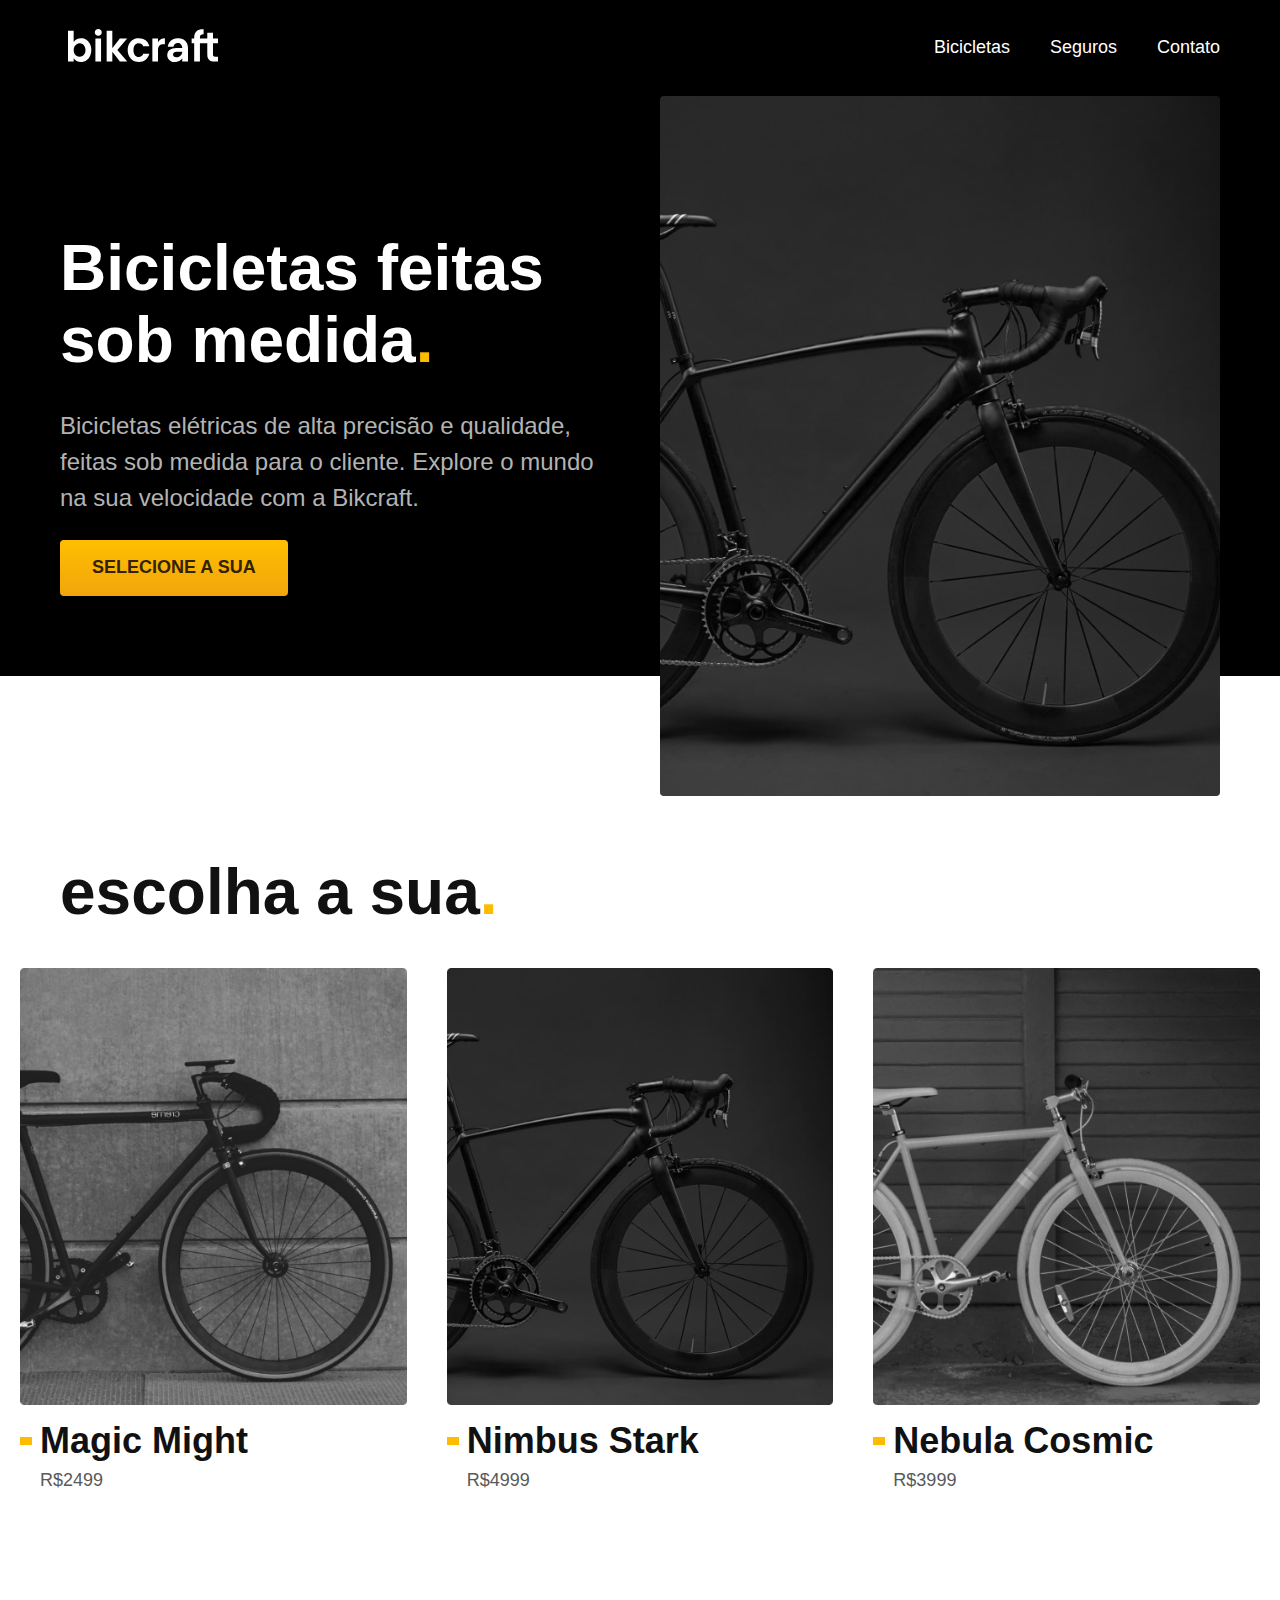
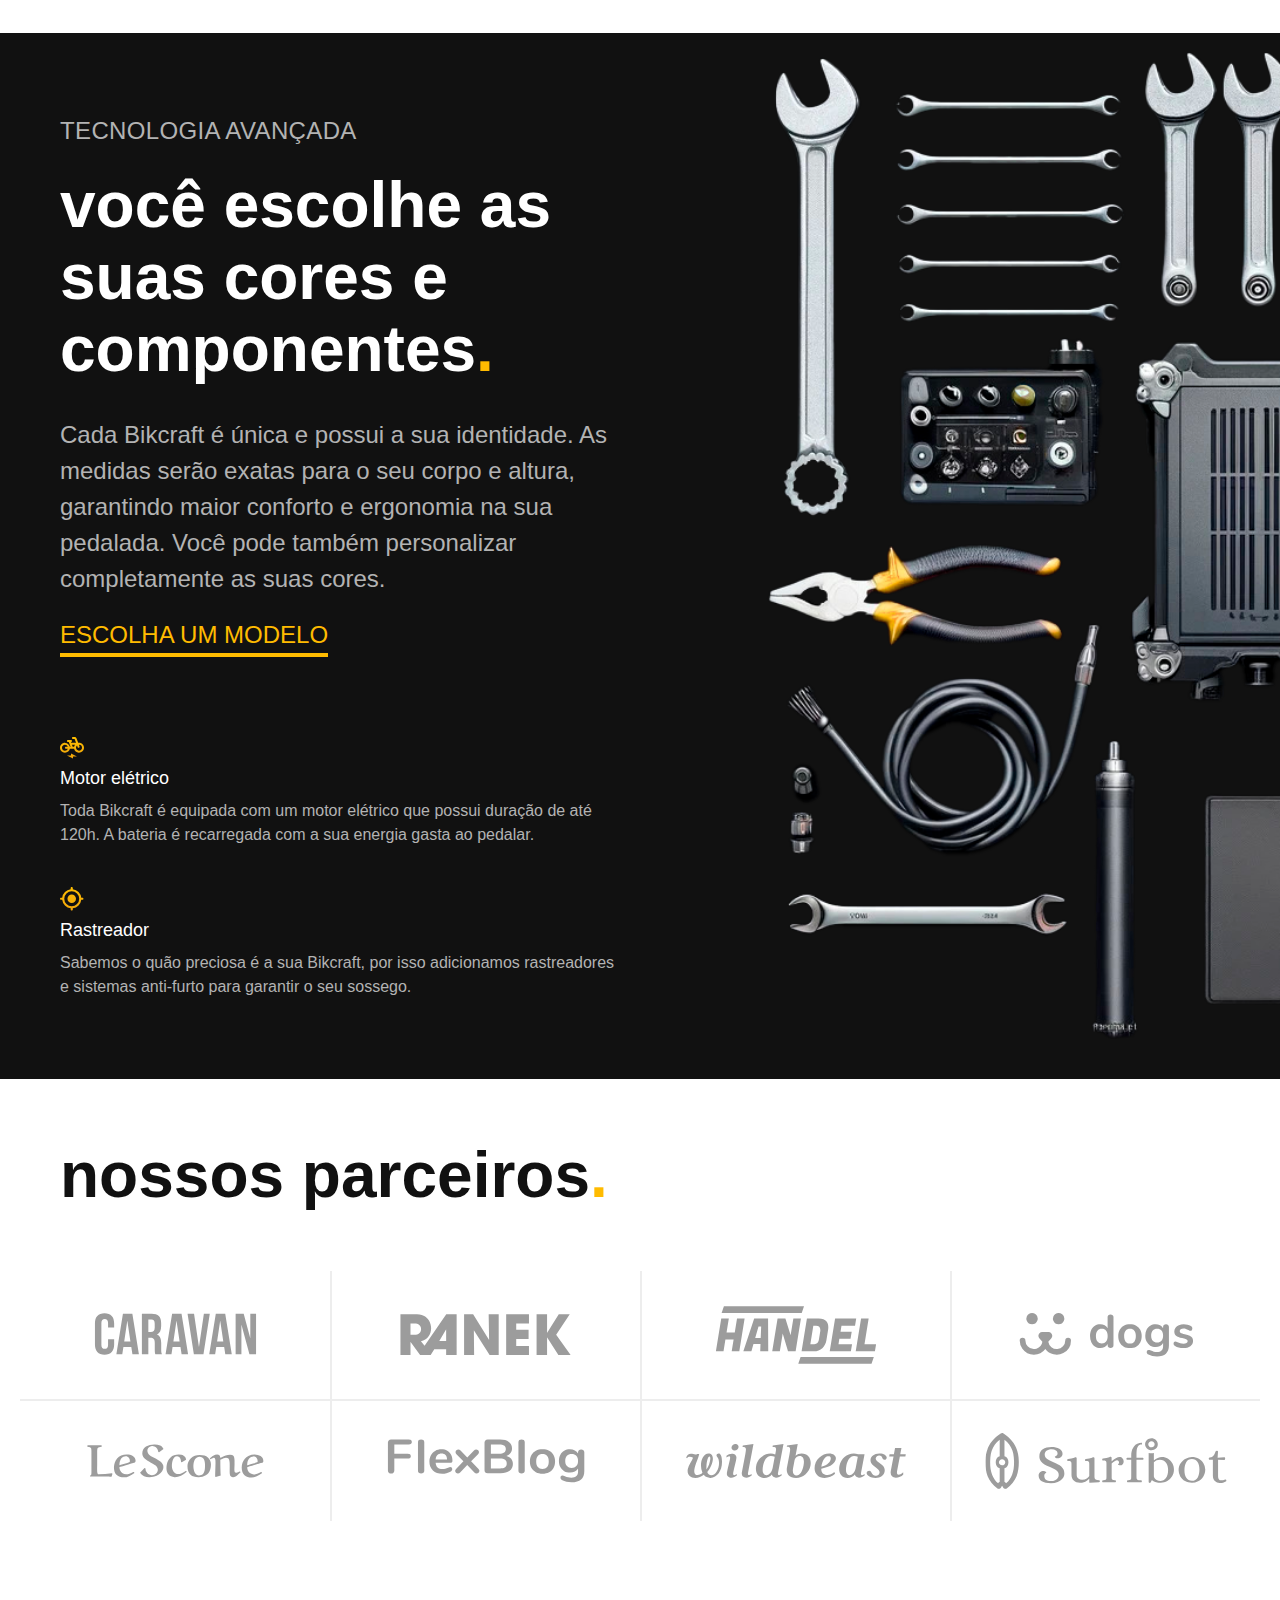
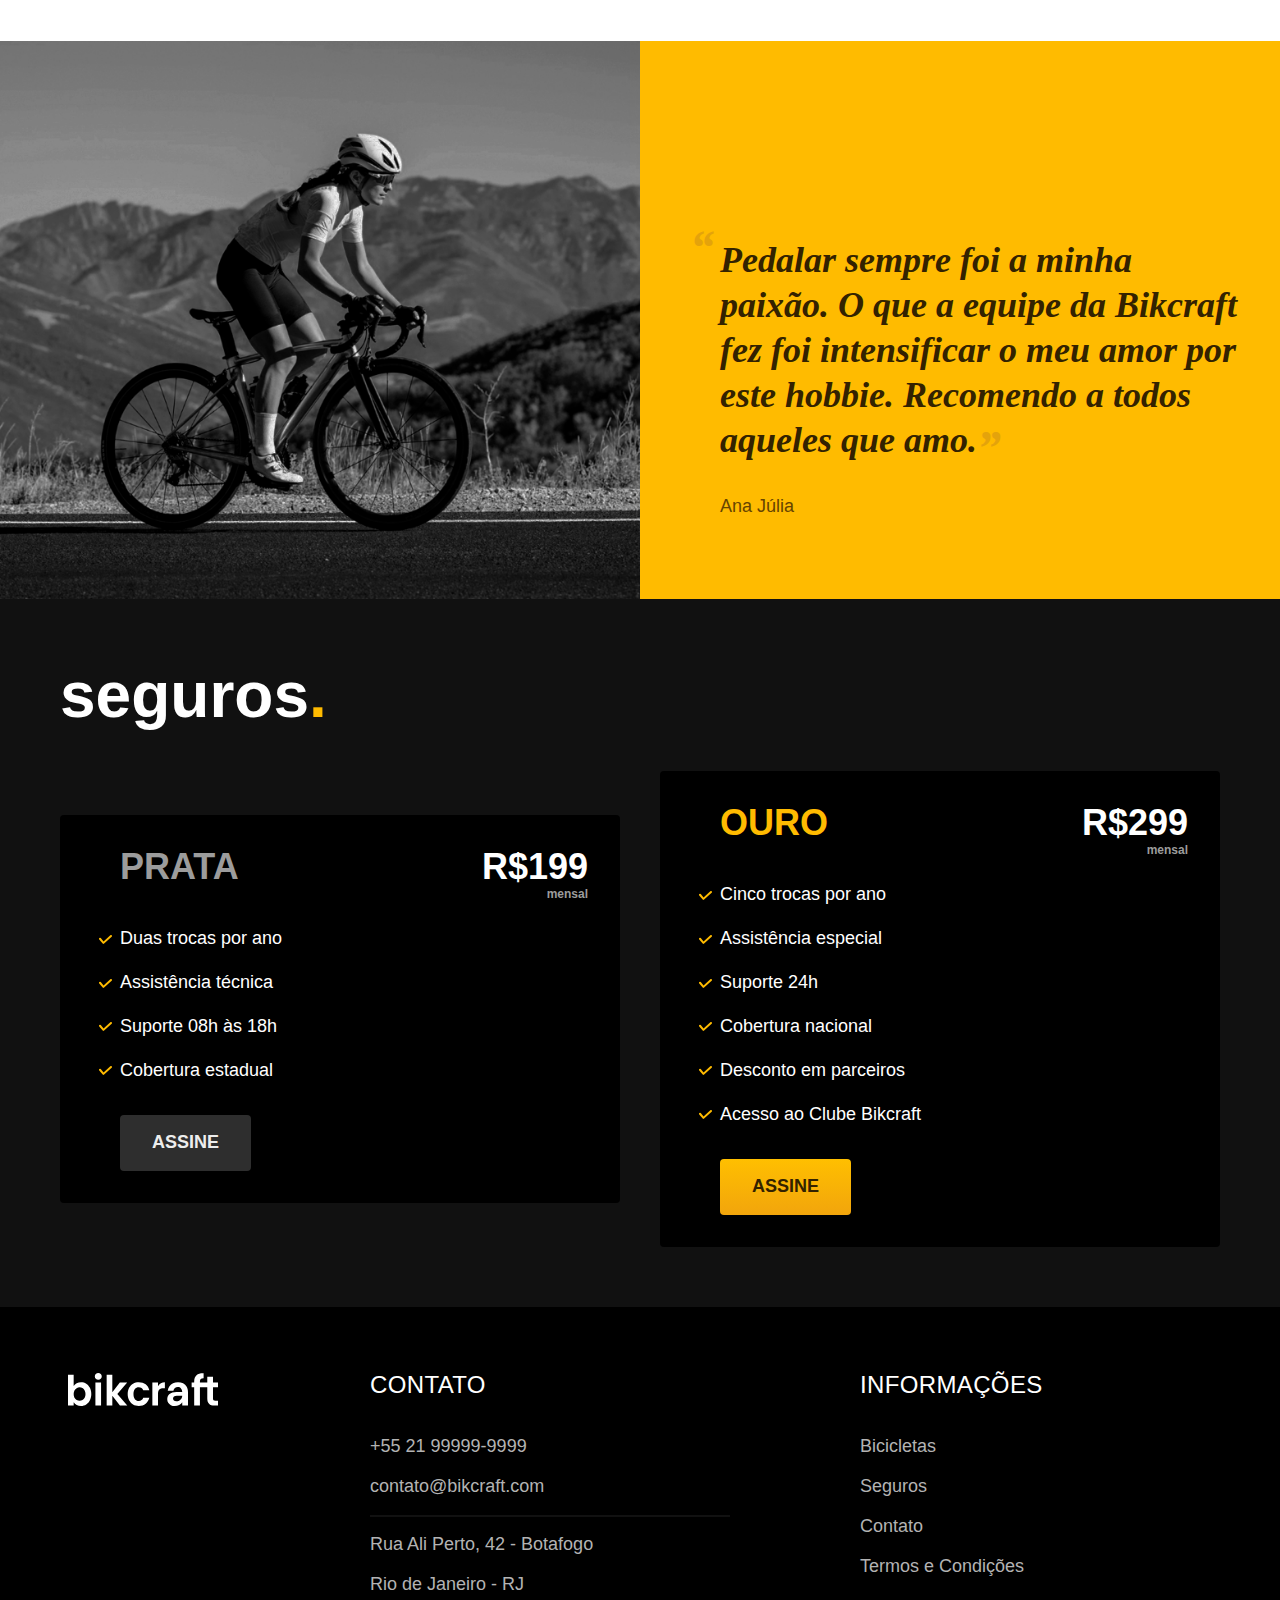
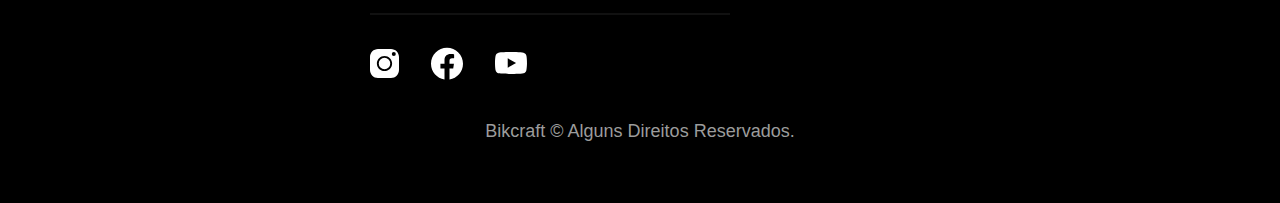
==== index.html @ bce68138 "termo" ====
<!DOCTYPE html>
<html lang="pt-br">

<head>
  <meta charset="UTF-8">
  <meta name="viewport" content="width=device-width, initial-scale=1.0">
  <title>Bikcraft - Bicicletas Elétricas</title>
  <meta name="description" content="Bicicletas elétricas de alta precisão e qualidade,  feitas sob medida para o cliente. Explore o mundo na sua velocidade com a Bikcraft.">
  <link rel="stylesheet" href="./css/style.css">

  <!--fontes utilizadas no site
  <link rel="preconnect" href="https://fonts.googleapis.com">
  <link rel="preconnect" href="https://fonts.gstatic.com" crossorigin>
  <link href="https://fonts.googleapis.com/css2?family=Poppins:wght@400;600&display=swap" rel="stylesheet">

  <link rel="preconnect" href="https://fonts.googleapis.com">
  <link rel="preconnect" href="https://fonts.gstatic.com" crossorigin>
  <link href="https://fonts.googleapis.com/css2?family=Poppins:wght@400;600&family=Roboto:wght@400;500&display=swap" rel="stylesheet">
  
  <link rel="preconnect" href="https://fonts.googleapis.com">
<link rel="preconnect" href="https://fonts.gstatic.com" crossorigin>
<link href="https://fonts.googleapis.com/css2?family=Merriweather:ital,wght@1,900&display=swap" rel="stylesheet">
-->

</head>

<body>
  <header class="header-bg">
    <div class="header container">
      <a href="./">
        <img src="/img/bikcraft 1.svg" alt="Bikcraft">
      </a>
      <nav aria-label="primaria">
        <ul class="header-menu font-1-m cor-0">
          <li><a href="./bicicletas.html">Bicicletas</a></li>
          <li><a href="./seguros.html">Seguros</a></li>
          <li><a href="./contato.html">Contato</a></li>
        </ul>
      </nav>
    </div>
  </header>

  <main class="introducao-bg">
    <div class="introducao container">
      <div class="introducao-conteudo">
        <h1 class="font-1-xxl cor-0">Bicicletas feitas sob medida<span class="cor-p1">.</span></h1>
        <p class="font-2-l cor-5">Bicicletas elétricas de alta precisão e qualidade, feitas sob medida para o cliente. Explore o mundo na sua velocidade com a Bikcraft.</p>
        <a class="btn" href="./bicicletas.html">SELECIONE A SUA</a>
      </div>
      <div>
        <img src="./img/general pictures/introduction.jpg" alt="Bicicleta elétrica preta.">
      </div>
    </div>
  </main>

  <article class="bicicletas-lista">
    <h2 class="container font-1-xxl">escolha a sua<span class="cor-p1">.</span></h2>
    <ul>
      <li>
        <a href="./bicicletas/magic.html">
          <img src="./img/bikes/magic-home.jpg" alt="Bicicleta elétrica Magic">
          <h3 class="font-1-xl">Magic Might</h3>
          <span class="font-2-m cor-8">R$2499</span>
        </a>
      </li>

      <li>
        <a href="./bicicletas/nimbus.html">
          <img src="./img/bikes/nimbus-home.jpg" alt="Bicicleta elétrica Nimbus">
          <h3 class="font-1-xl">Nimbus Stark</h3>
          <span class="font-2-m cor-8">R$4999</span>
        </a>
      </li>

      <li>
        <a href="./bicicletas/nebula">
          <img src="./img/bikes/nebula-home.jpg" alt="Bicicleta elétrica Nebula">
          <h3 class="font-1-xl">Nebula Cosmic</h3>
          <span class="font-2-m cor-8">R$3999</span>
        </a>
      </li>
    </ul>
  </article>

  <article class="tecnologia-bg">
    <div class="tecnologia container">
      <div class="tecnologia-conteudo">
        <span class="font-2-l-b cor-5">Tecnologia Avançada</span>
        <h2 class="font-1-xxl cor-0">você escolhe as suas cores e componentes<span class="cor-p1">.</span></h2>
        <p class="font-2-l cor-5">Cada Bikcraft é única e possui a sua identidade. As medidas serão exatas para o seu corpo e altura, garantindo maior conforto e ergonomia na sua pedalada. Você pode também personalizar completamente as suas cores.</p>
        <a class="link" href="./bicicletas.html">Escolha um modelo</a>

        <div class="tecnologia-vantagens">
          <div>
            <img src="./img/icons/bike.svg" alt="">
            <h3 class="font-1-m cor-0">Motor elétrico</h3>
            <p class="font-2-s cor-5">Toda Bikcraft é equipada com um motor elétrico que possui duração de até 120h. A bateria é recarregada com a sua energia gasta ao pedalar.</p>
          </div>
          <div>
            <img src="./img/icons/gps.svg" alt="">
            <h3 class="font-1-m cor-0">Rastreador</h3>
            <p class="font-2-s cor-5">Sabemos o quão preciosa é a sua Bikcraft, por isso adicionamos rastreadores e sistemas anti-furto para garantir o seu sossego.</p>
          </div>
        </div>
      </div>

      <div class="tecnologia-imagem">
        <img src="./img/general pictures/tools-edited.png" alt="">
      </div>
    </div>
  </article>

  <!--se é section, é necessário colocar areia-label-->
  <section class="parceiros" aria-label="Nossos Parceiros">
    <h2 class="container font-1-xxl">nossos parceiros<span class="cor-p1">.</span></h2>
    <ul>
      <li><img src="./img/partners/caravan.svg" alt="caravan"></li>
      <li><img src="./img/partners/ranek.svg" alt="ranek"></li>
      <li><img src="./img/partners/handel.svg" alt="handel"></li>
      <li><img src="./img/partners/dogs.svg" alt="dogs"></li>
      <li><img src="./img/partners/lescone.svg" alt="lescone"></li>
      <li><img src="./img/partners/flexblog.svg" alt="flexblog"></li>
      <li><img src="./img/partners/wildbeast.svg" alt="wildbeast"></li>
      <li><img src="./img/partners/surfbot.svg" alt="surfbot"></li>
    </ul>
  </section>

  <section class="depoimento" aria-label="Depoimento">
    <div>
      <img src="./img/general pictures/testemony-1.png" alt="Pessoa pedalando uma bicicleta Bikcraft">
    </div>
    <div class="depoimento-conteudo">
      <blockquote class="font-1-xl cor-p5">
        <p>Pedalar sempre foi a minha paixão. O que a equipe da Bikcraft fez foi intensificar o meu amor por este hobbie.
          Recomendo a todos aqueles que amo.</p>
      </blockquote>
      <span class="font-1-m-b cor-p4">Ana Júlia</span>
    </div>
  </section>

  <article class="seguros-bg">
    <div class="seguros container">
      <h2 class="font-1-xxl cor-0">seguros<span class="cor-p1">.</span></h2>

      <div class="seguros-item">
        <h3 class="font-1-xl cor-6">PRATA</h3>
        <span class="font-1-xl cor-0">R$199 <span class="font-1-xs cor-6">mensal</span></span>
        <ul class="font-2-m cor-0">
          <li>Duas trocas por ano</li>
          <li>Assistência técnica</li>
          <li>Suporte 08h às 18h</li>
          <li>Cobertura estadual</li>
        </ul>
        <a class="btn secundario" href="./orcamento.html">Assine</a>
      </div>

      <div class="seguros-item">
        <h3 class="font-1-xl cor-p1">OURO</h3>
        <span class="font-1-xl cor-0">R$299 <span class="font-1-xs cor-6">mensal</span></span>
        <ul class="font-2-m cor-0">
          <li>Cinco trocas por ano</li>
          <li>Assistência especial</li>
          <li>Suporte 24h</li>
          <li>Cobertura nacional</li>
          <li>Desconto em parceiros</li>
          <li>Acesso ao Clube Bikcraft</li>
        </ul>
        <a class="btn" href="./orcamento.html">Assine</a>
      </div>

    </div>
  </article>


  <footer class="footer-bg">
    <div class="footer container">
      <img src="./img/bikcraft 1.svg" alt="Bikcraft">
      <div class="footer-contato">
        <h3 class="font-2-l-b cor-0">Contato</h3>
        <ul class="font-2-m cor-5">
          <!--colocando tel e mailto e clicando em cima, no celular é direcionado-->
          <li><a href="tel:+5521999999999">+55 21 99999-9999</a></li>
          <li><a href="mailto:contato@bikcraft.com">contato@bikcraft.com</a></li>
          <li>Rua Ali Perto, 42 - Botafogo</li>
          <li>Rio de Janeiro - RJ</li>
        </ul>
        <div class="footer-redes">
          <a href="./">
            <img src="./img/social medias/ig-footer.svg" alt="Instagram Bikcraft">
          </a>
          <a href="./">
            <img src="./img/social medias/fb-footer.svg" alt="Facebook Bikcraft">
          </a>
          <a href="./">
            <img src="./img/social medias/yt-footer.svg" alt="Youtube Bikcraft">
          </a>
        </div>
      </div>
      <div class="footer-informacoes">
        <h3 class="font-2-l-b cor-0">Informações</h3>
        <nav>
          <ul class="font-1-m cor-5">
            <li><a href="./bicicletas.html">Bicicletas</a></li>
            <li><a href="./seguros.html">Seguros</a></li>
            <li><a href="./contato.html">Contato</a></li>
            <li><a href="./termos.html">Termos e Condições</a></li>
          </ul>
        </nav>
      </div>
      <p class="footer-copy font-2-m cor-6">Bikcraft © Alguns Direitos Reservados.</p>
    </div>
  </footer>

</body>

</html>
---- css/style.css ----
@import "./global/global.css";
@import "./utilidades/tipografia.css";
@import "./utilidades/cores.css";

@import "./global/header.css";
@import "./global/footer.css";

@import "./utilidades/componentes.css";

/*home*/
@import "./home/introducao.css";
@import "./home/tecnologia.css";
@import "./home/parceiros.css";
@import "./home/depoimento.css";

/*bicicletas*/
@import "./bikes/bikes-lista.css";

/*seguros*/
@import "./seguros/seguros.css";

/*termos*/
@import "./termos/termos.css";
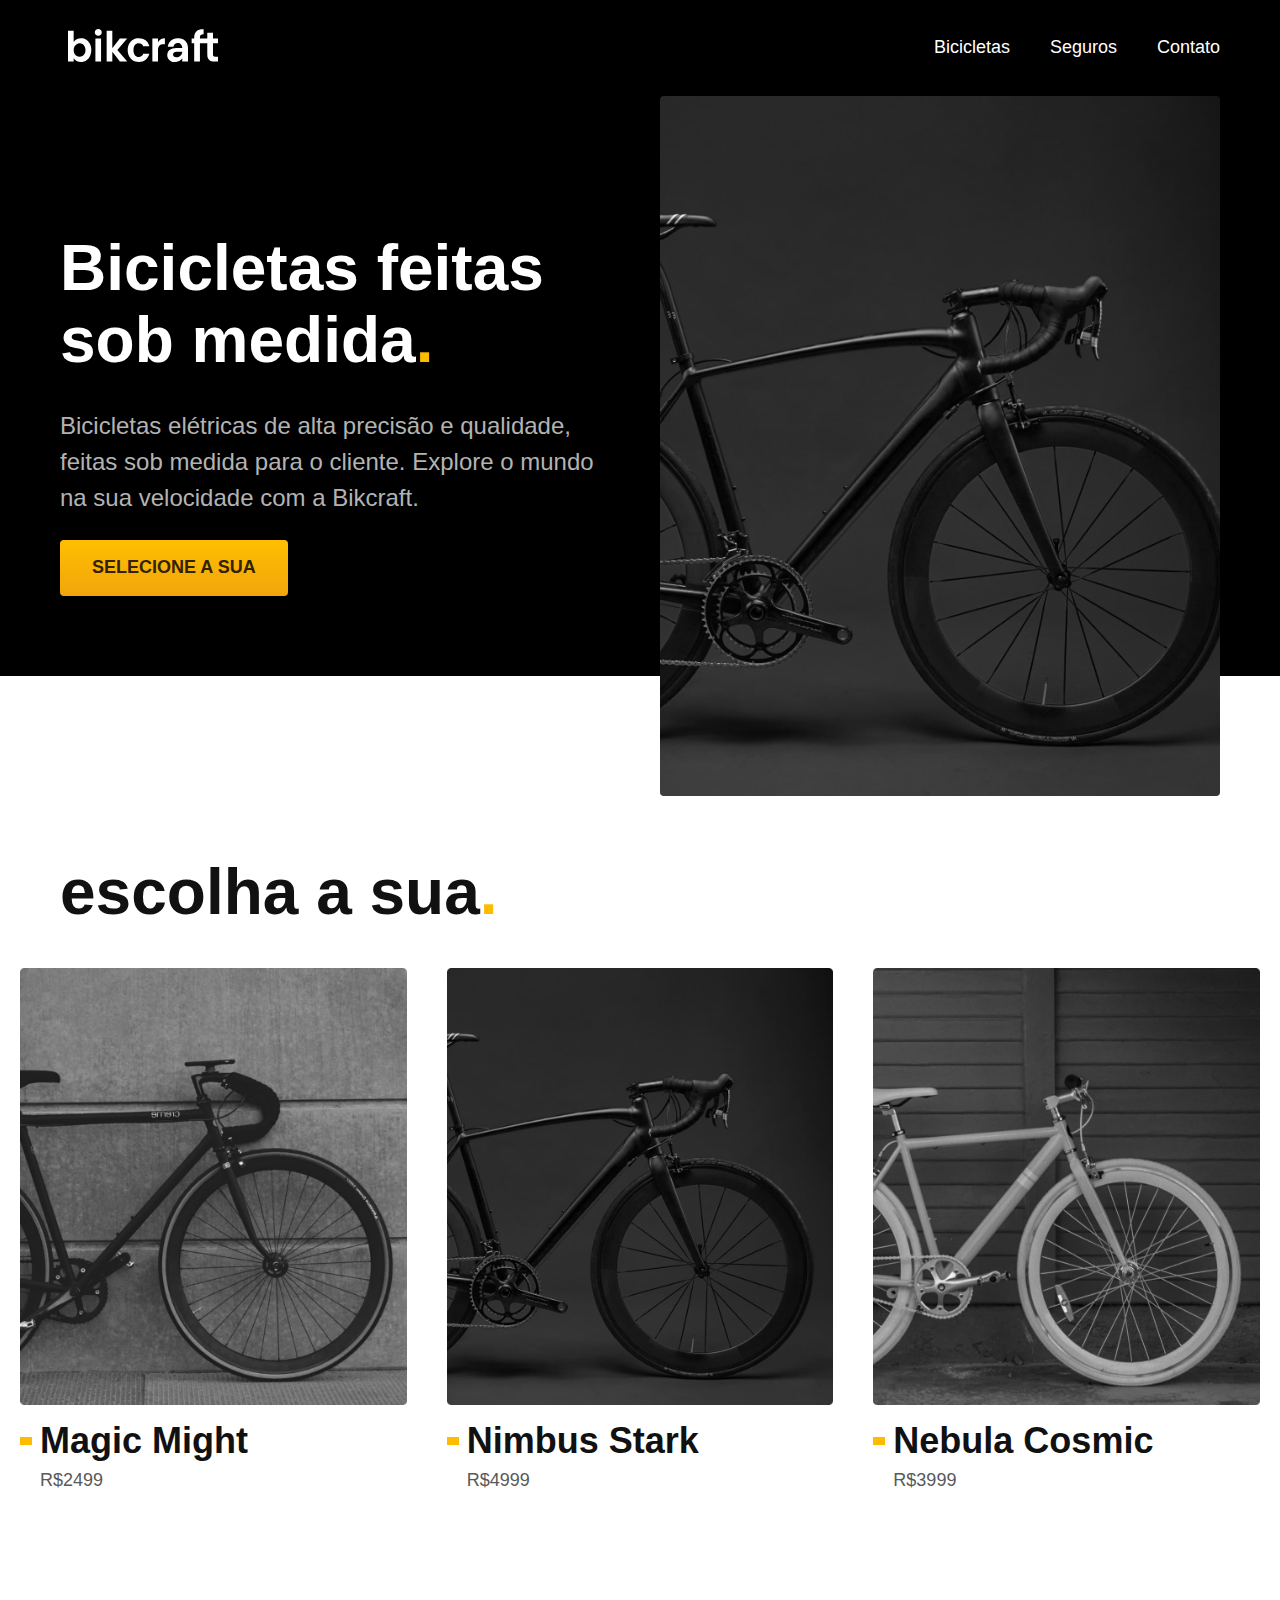
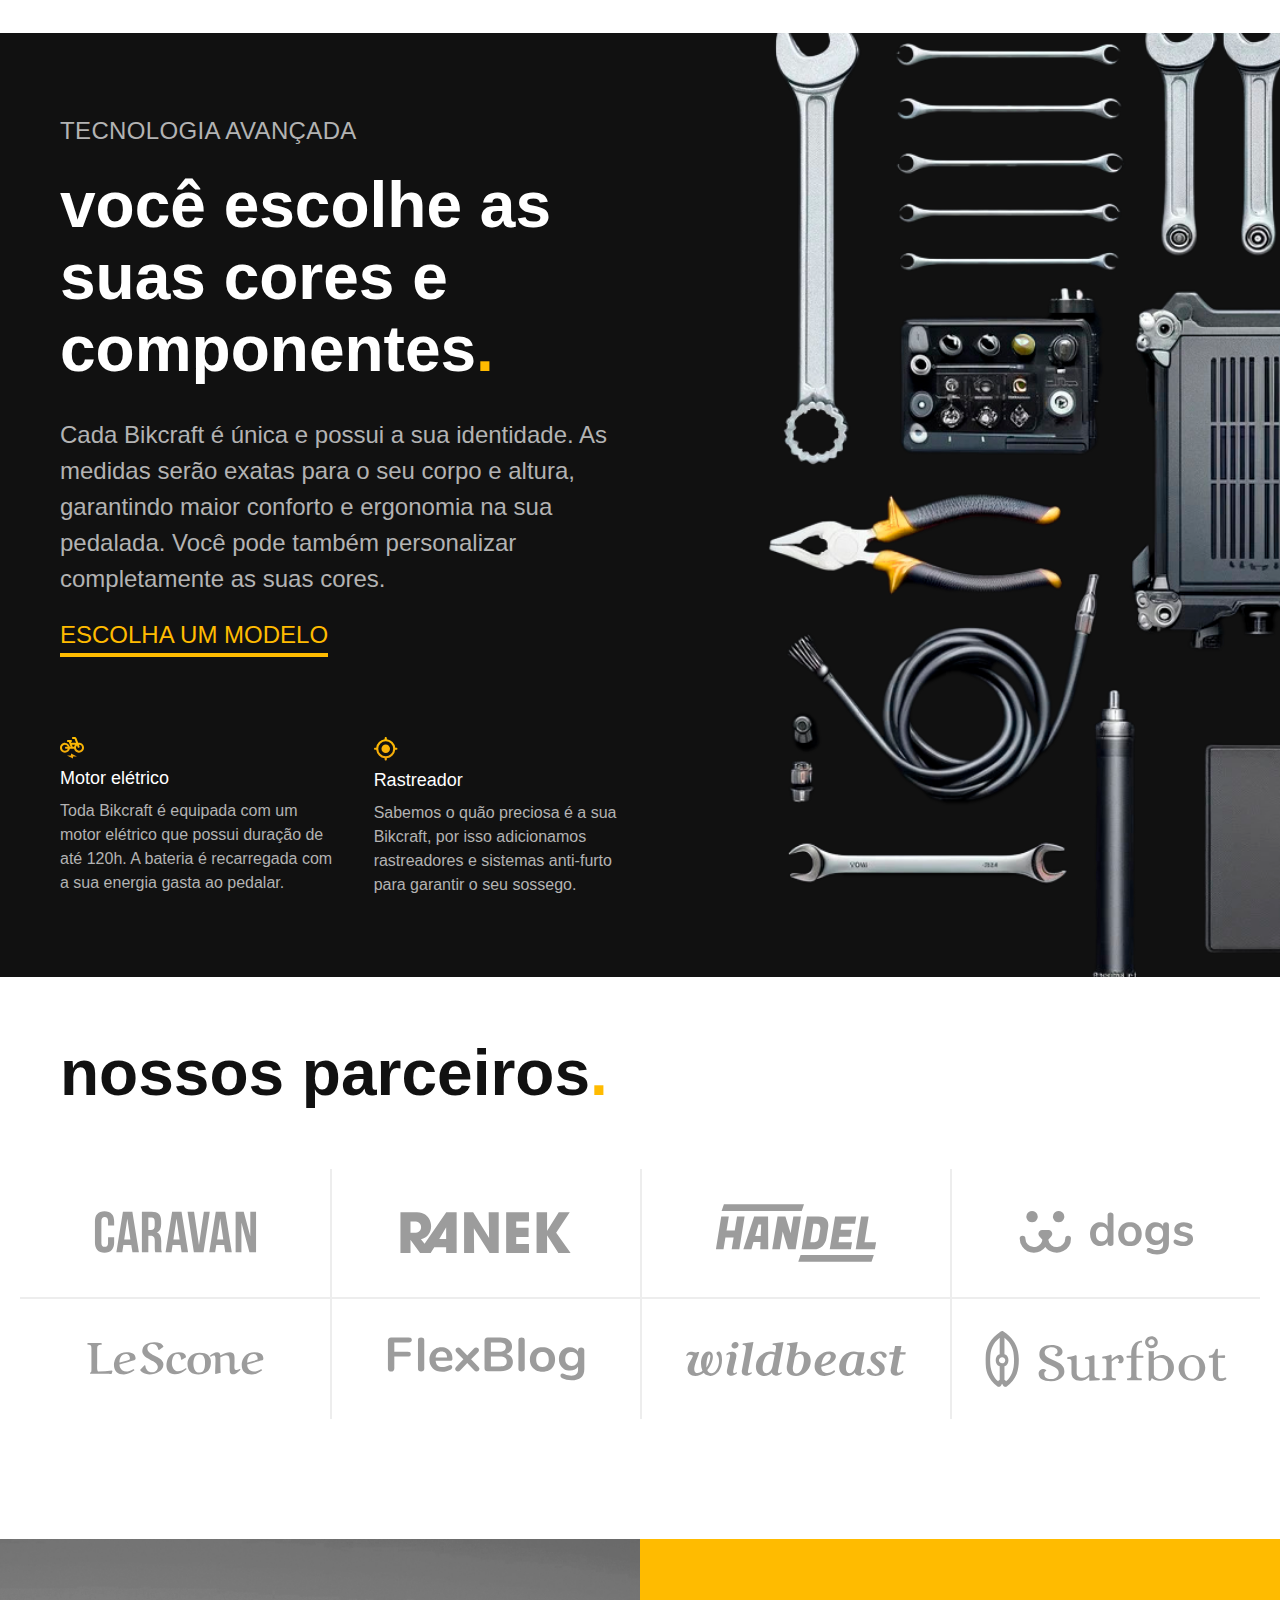
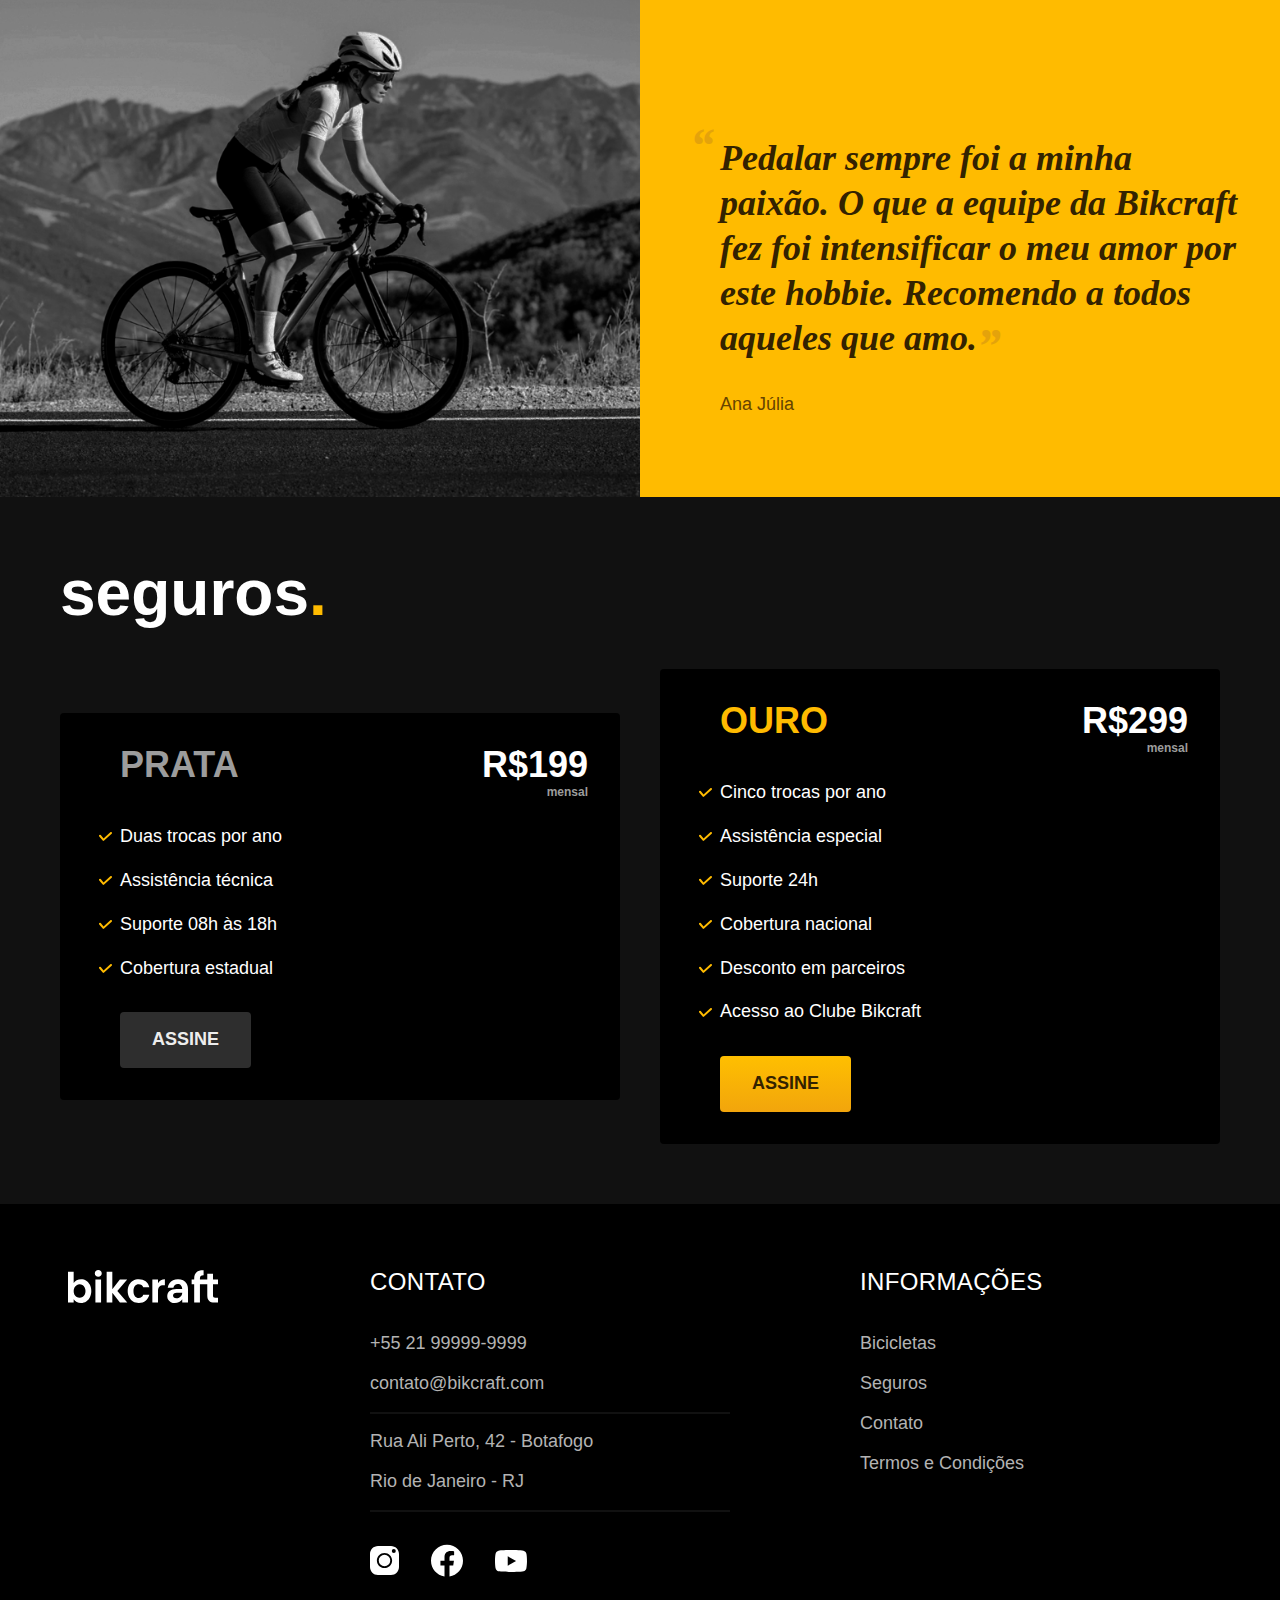
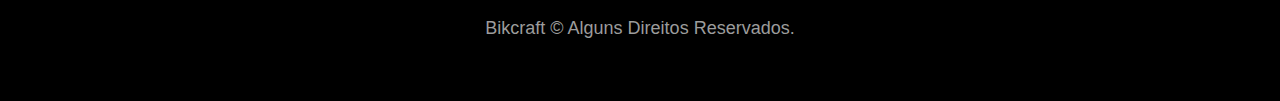
==== commit a7eb4f28: "página bicicletas" ====
--- a/index.html
+++ b/index.html
@@ -174,7 +174,9 @@
 
   <footer class="footer-bg">
     <div class="footer container">
-      <img src="./img/bikcraft 1.svg" alt="Bikcraft">
+      <a href="./">
+        <img src="./img/bikcraft 1.svg" alt="Bikcraft">
+      </a>
       <div class="footer-contato">
         <h3 class="font-2-l-b cor-0">Contato</h3>
         <ul class="font-2-m cor-5">
--- a/css/style.css
+++ b/css/style.css
@@ -15,6 +15,7 @@
 
 /*bicicletas*/
 @import "./bikes/bikes-lista.css";
+@import "./bikes/bicicletas.css";
 
 /*seguros*/
 @import "./seguros/seguros.css";
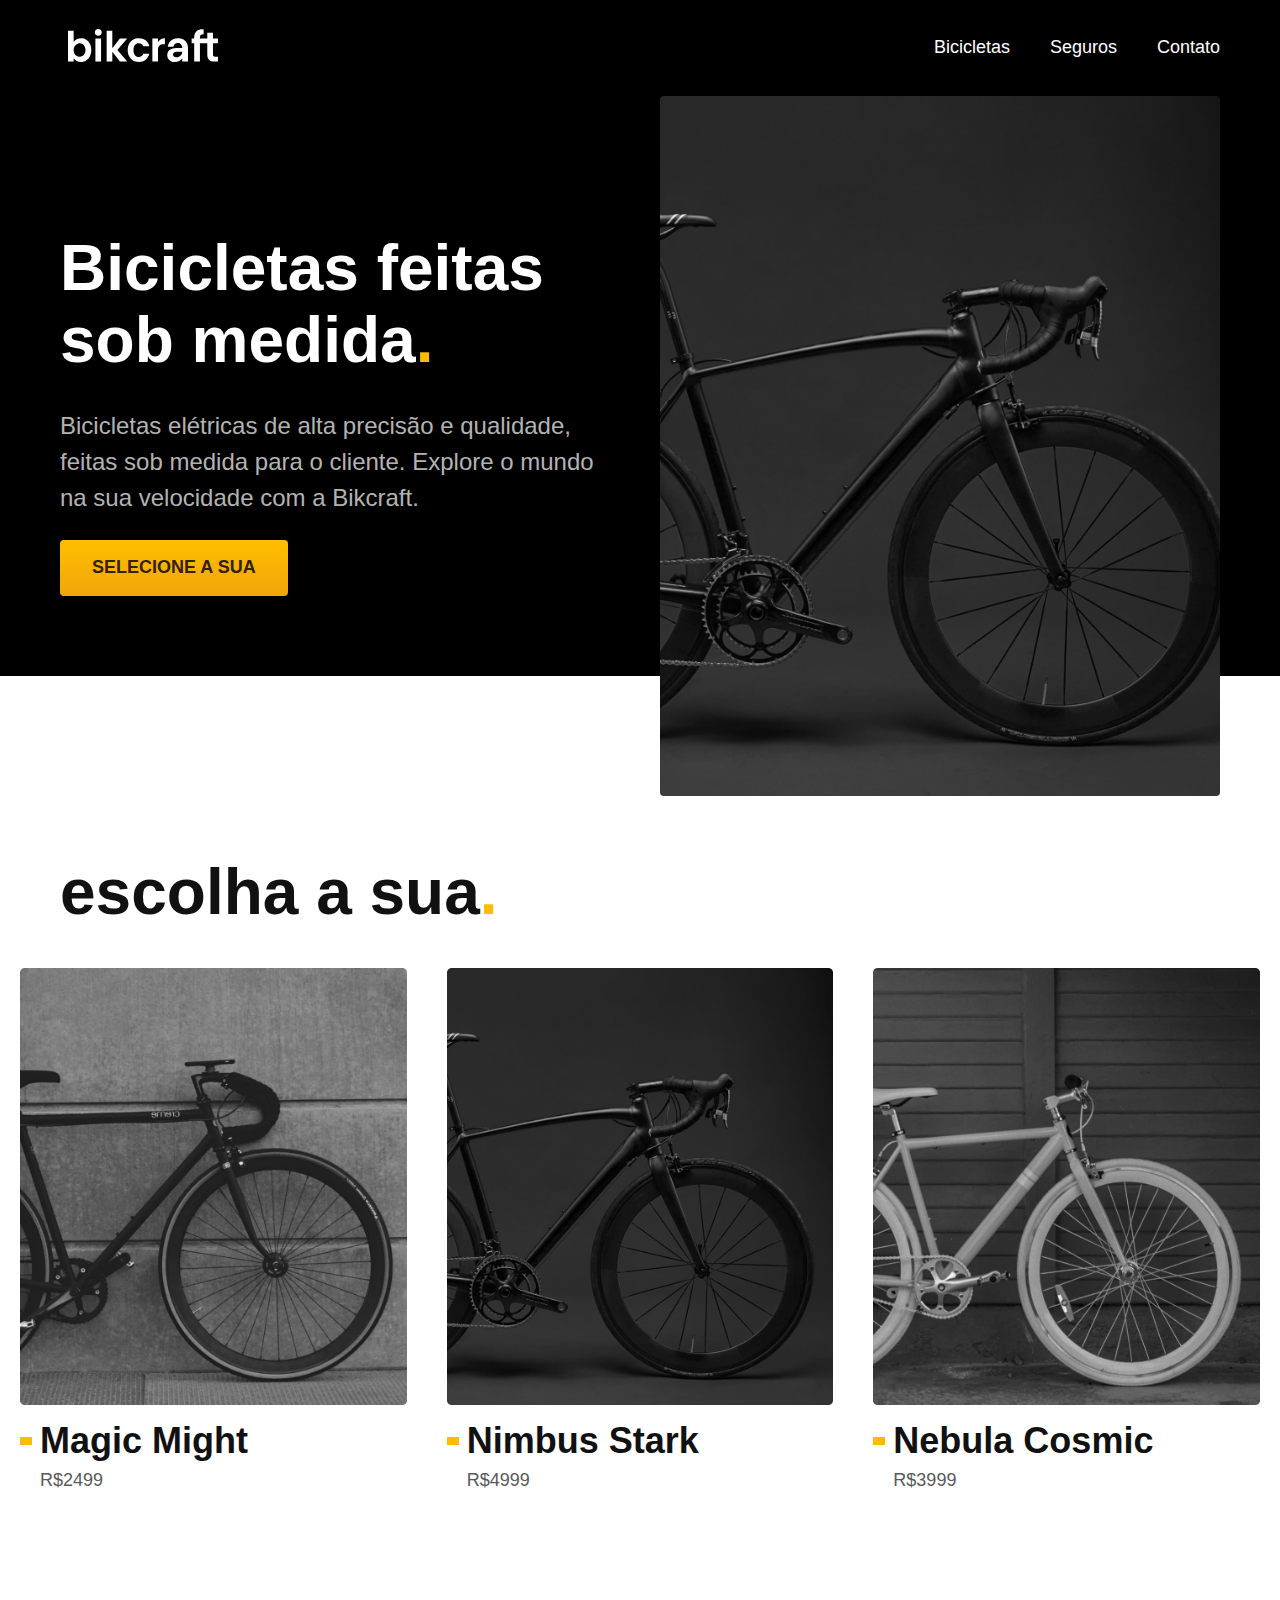
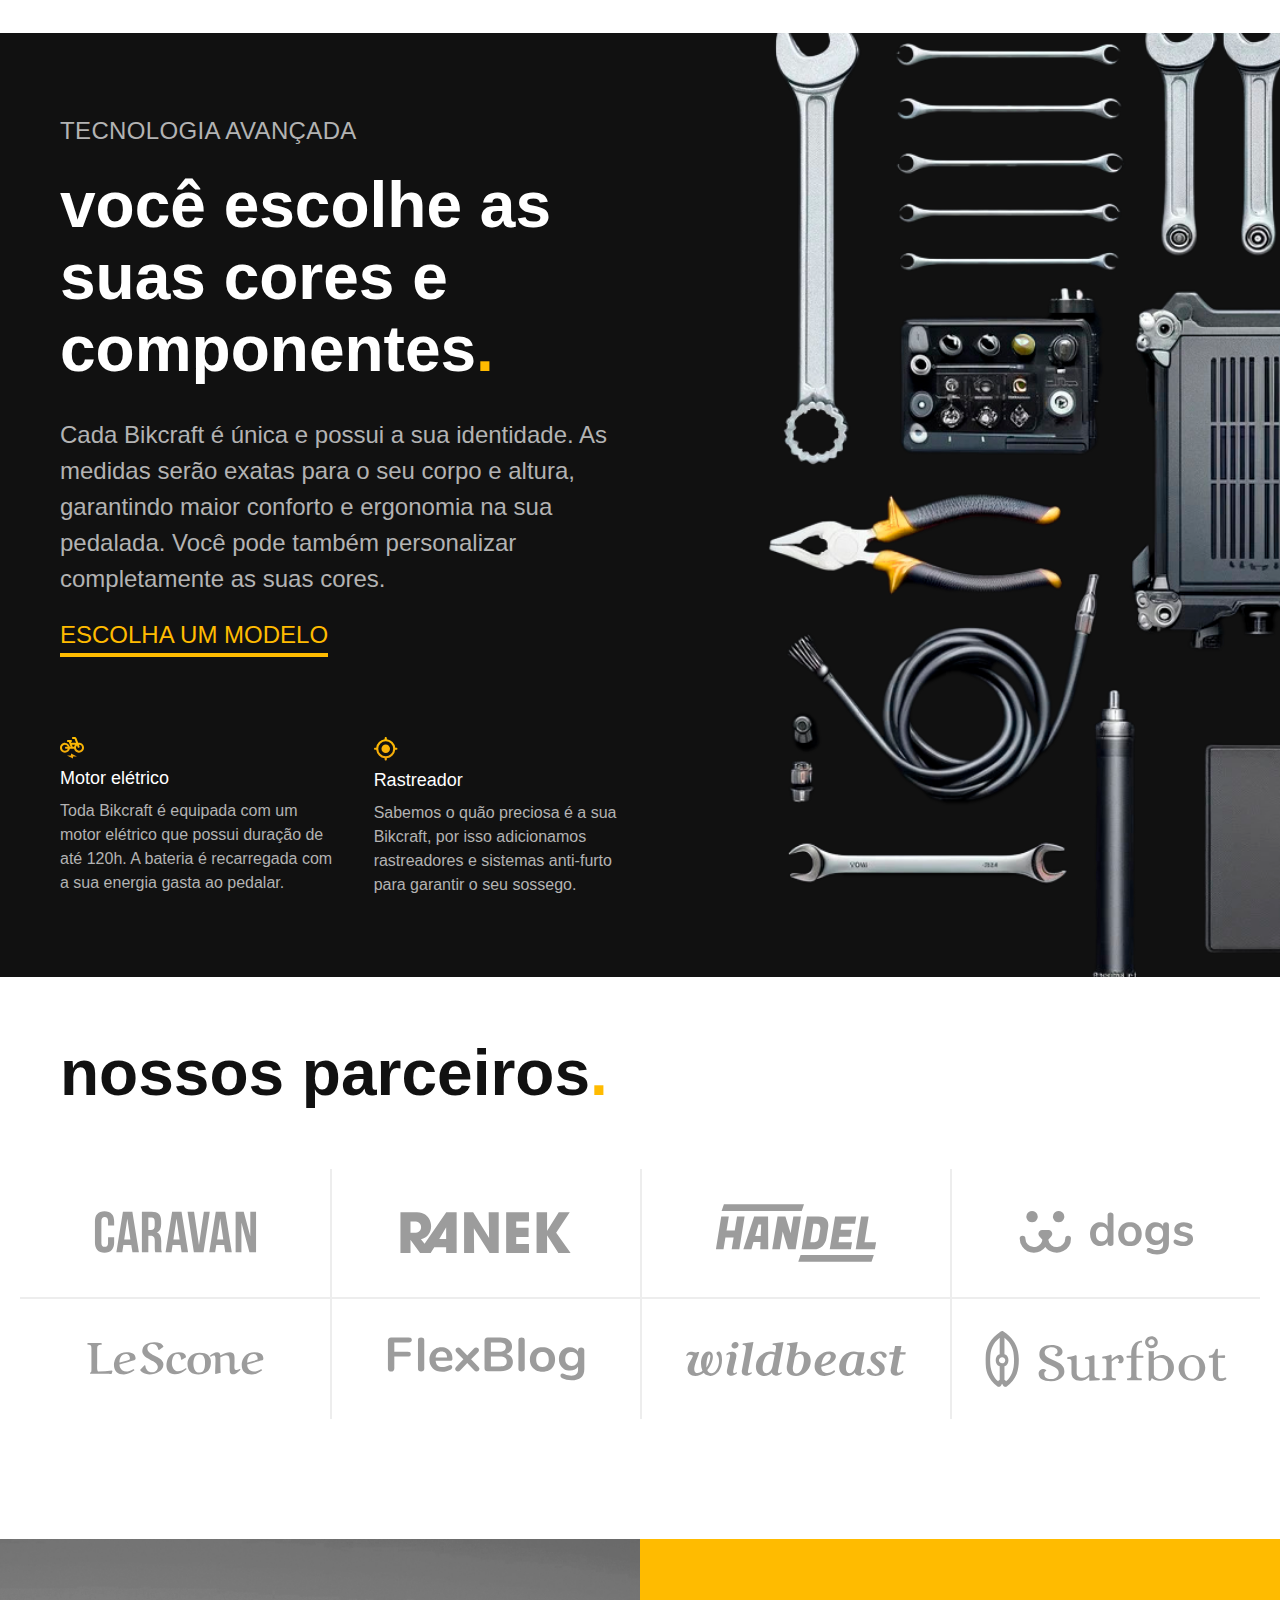
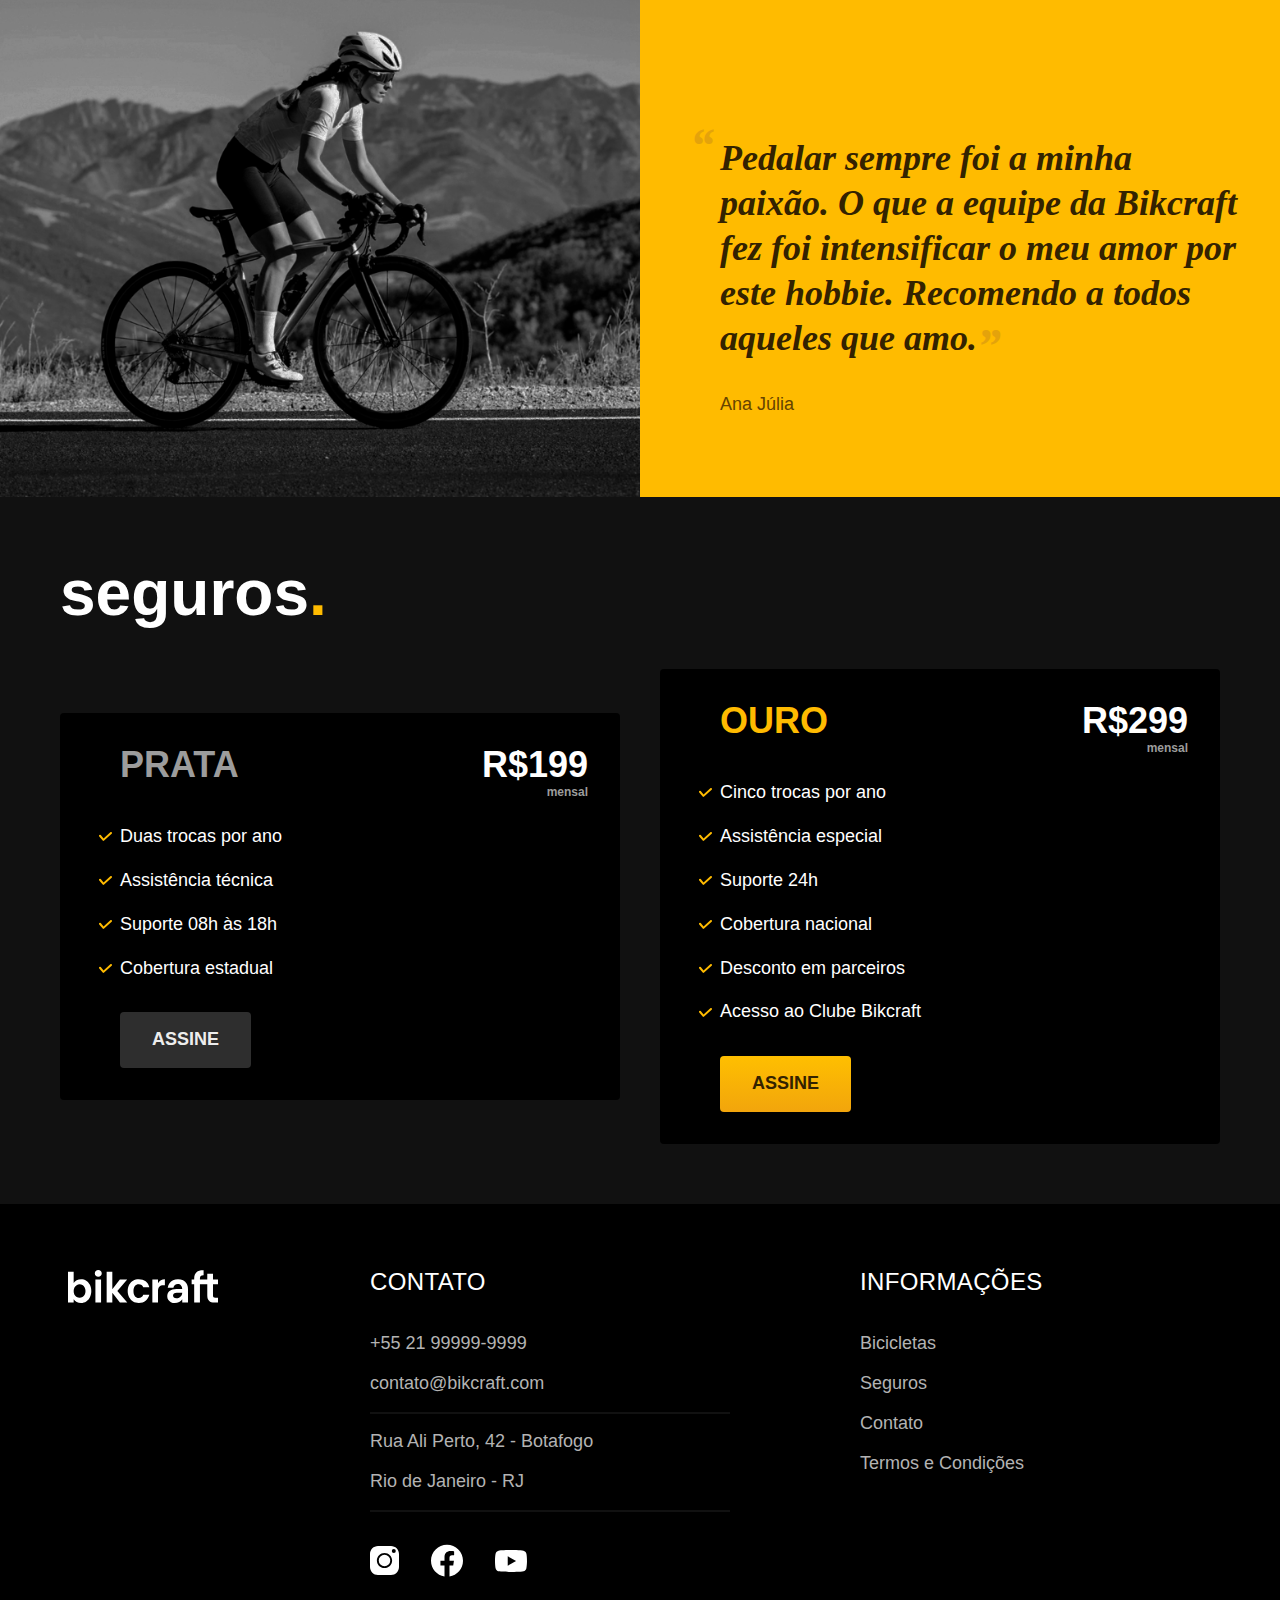
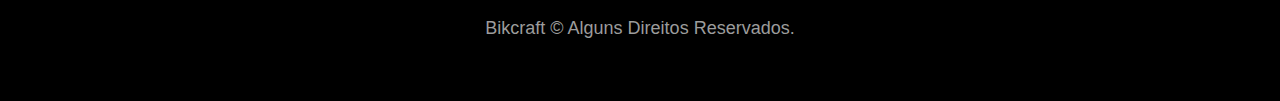
==== commit 262ec728: "especificacoes" ====
--- a/index.html
+++ b/index.html
@@ -73,7 +73,7 @@
       </li>
 
       <li>
-        <a href="./bicicletas/nebula">
+        <a href="./bicicletas/nebula.html">
           <img src="./img/bikes/nebula-home.jpg" alt="Bicicleta elétrica Nebula">
           <h3 class="font-1-xl">Nebula Cosmic</h3>
           <span class="font-2-m cor-8">R$3999</span>
--- a/css/style.css
+++ b/css/style.css
@@ -17,8 +17,14 @@
 @import "./bikes/bikes-lista.css";
 @import "./bikes/bicicletas.css";
 
+/*bicicleta*/
+@import "./bicicleta/bicicleta.css";
+@import "./bicicleta/seguro.css";
+
 /*seguros*/
 @import "./seguros/seguros.css";
+@import "./seguros/vantagens.css";
+@import "./seguros/perguntas.css";
 
 /*termos*/
 @import "./termos/termos.css";
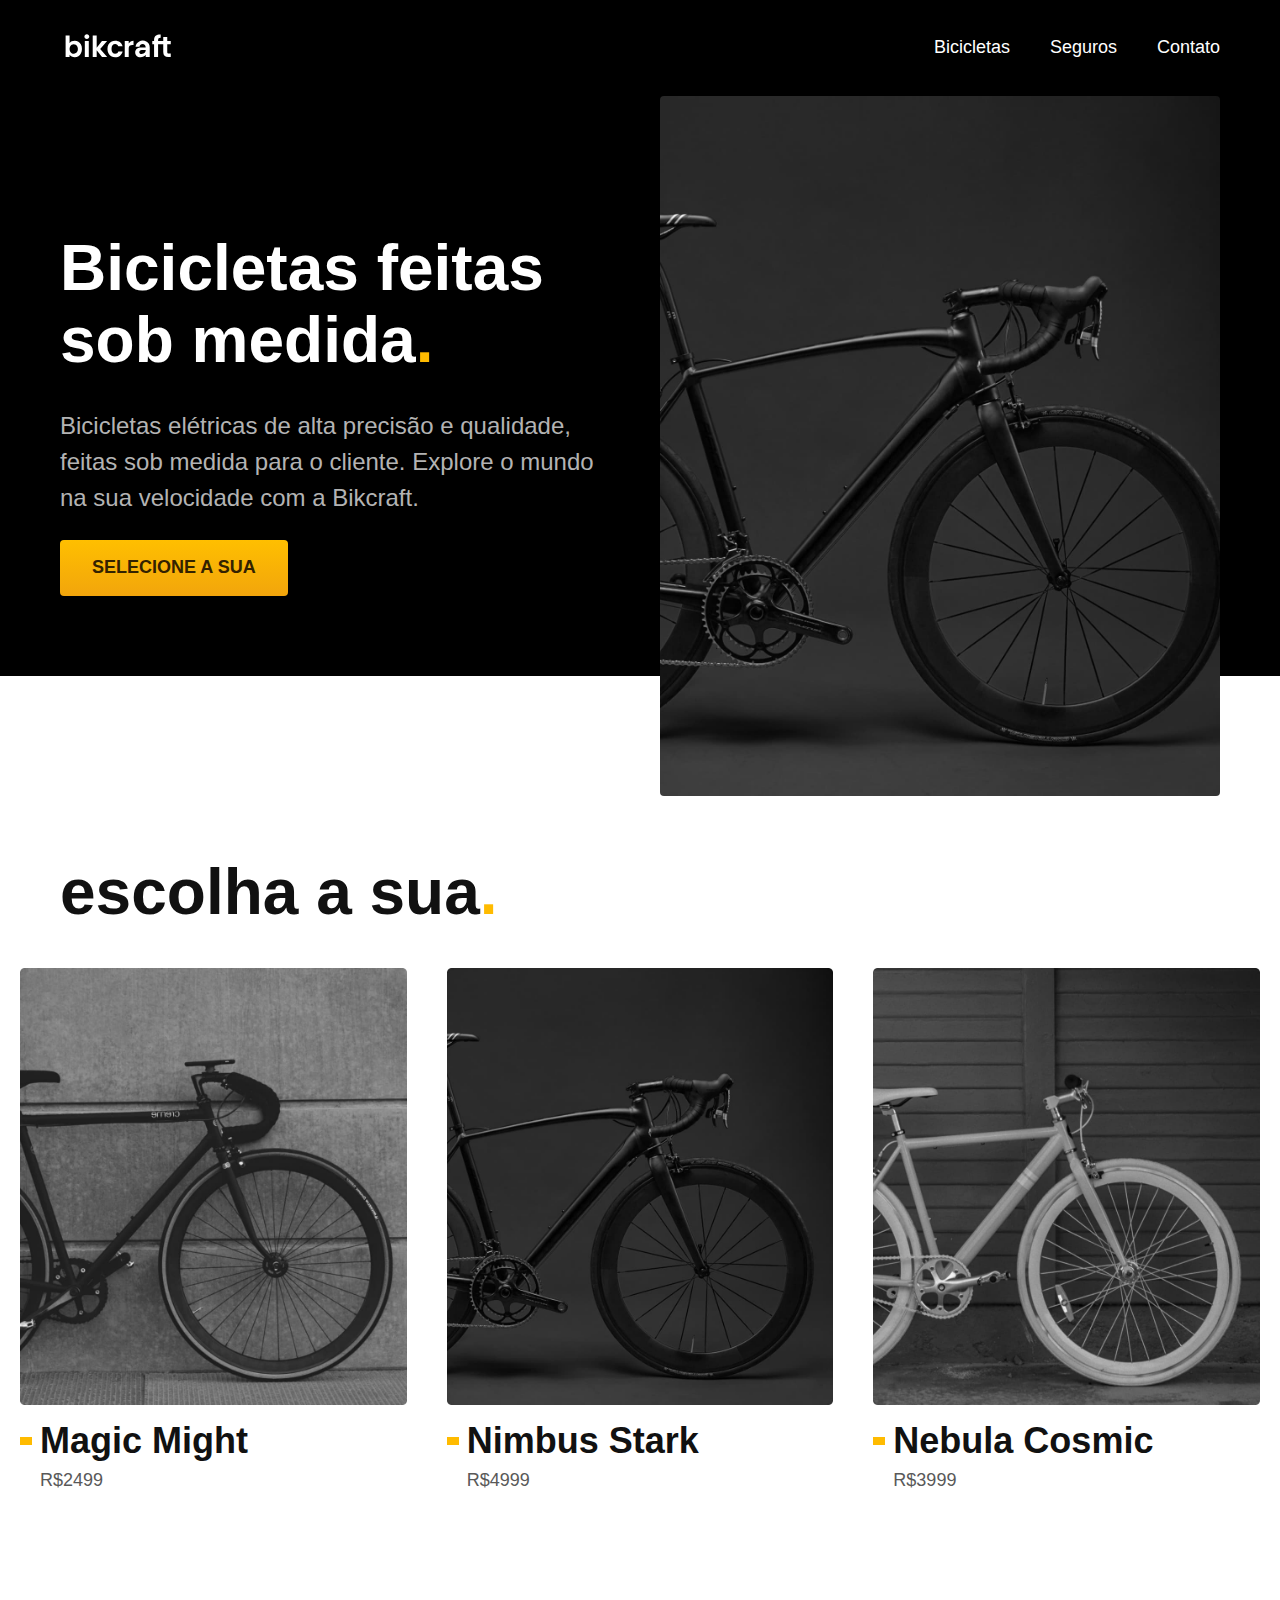
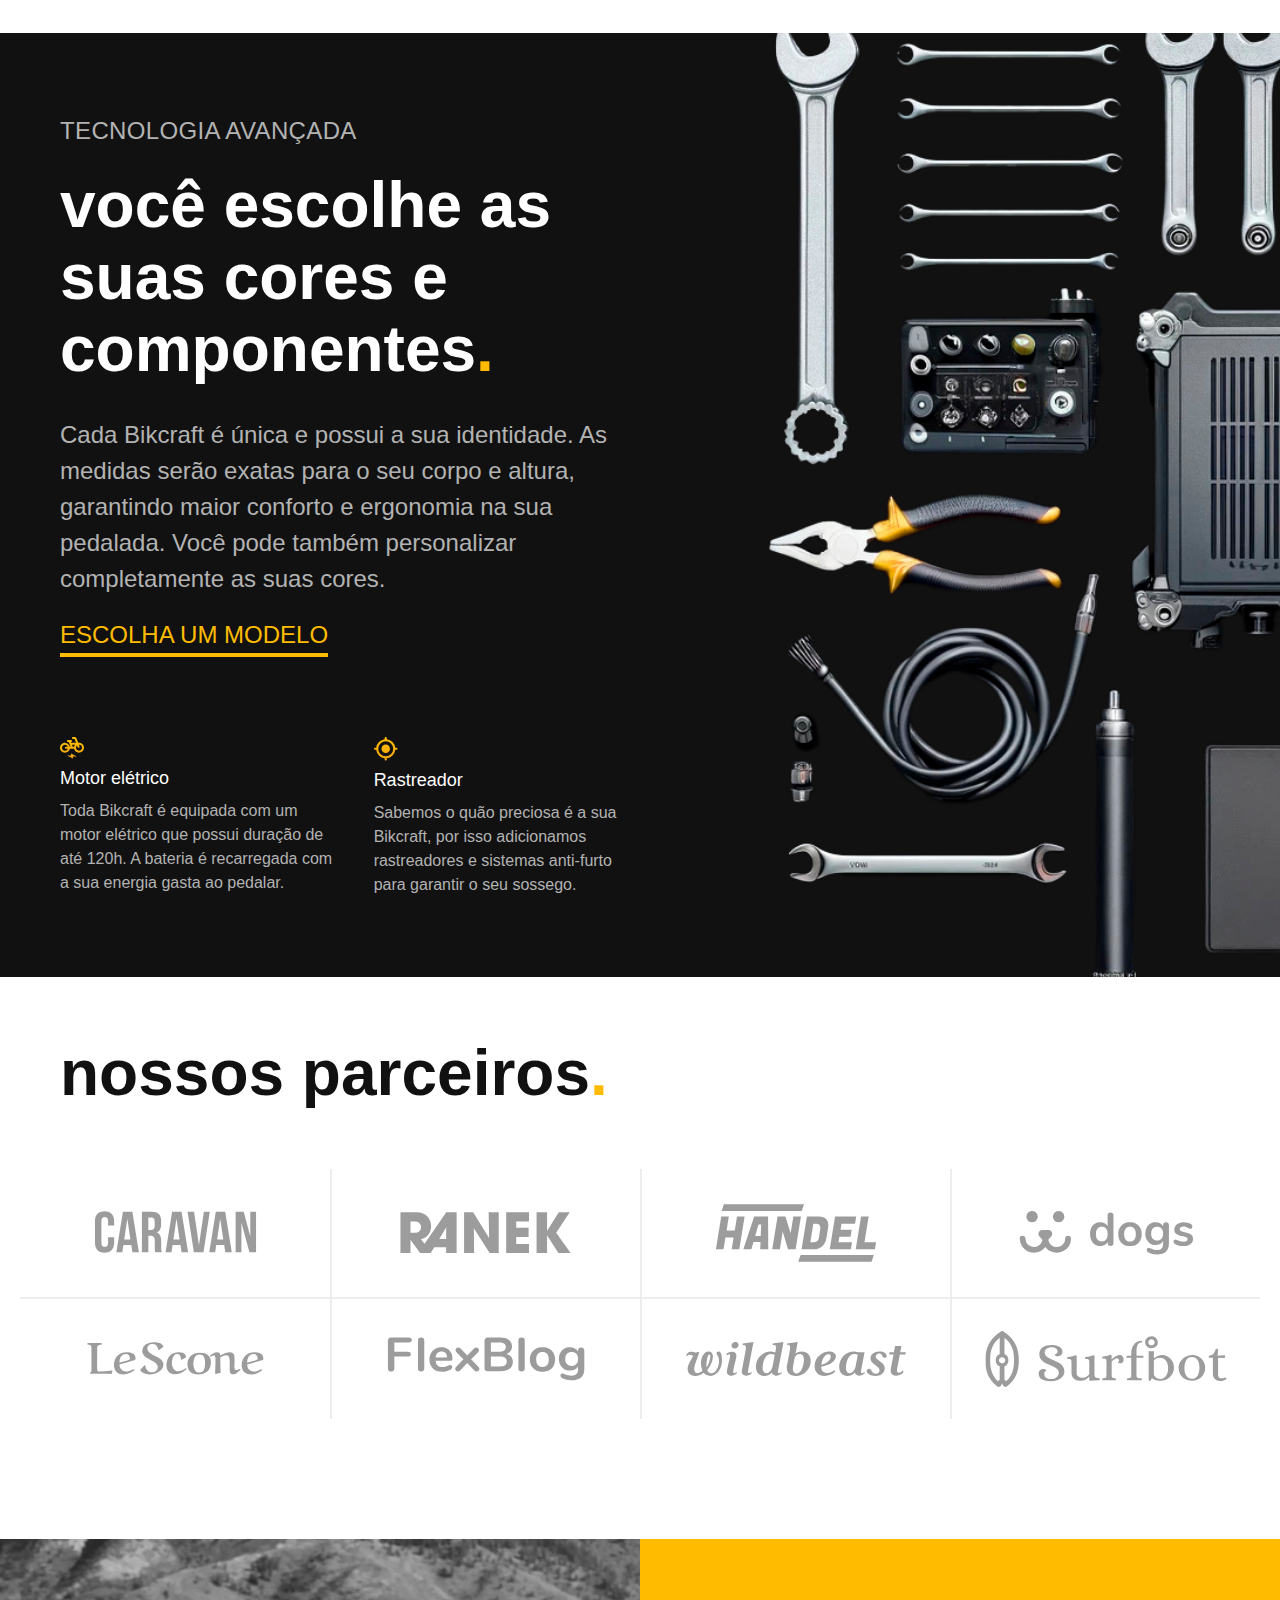
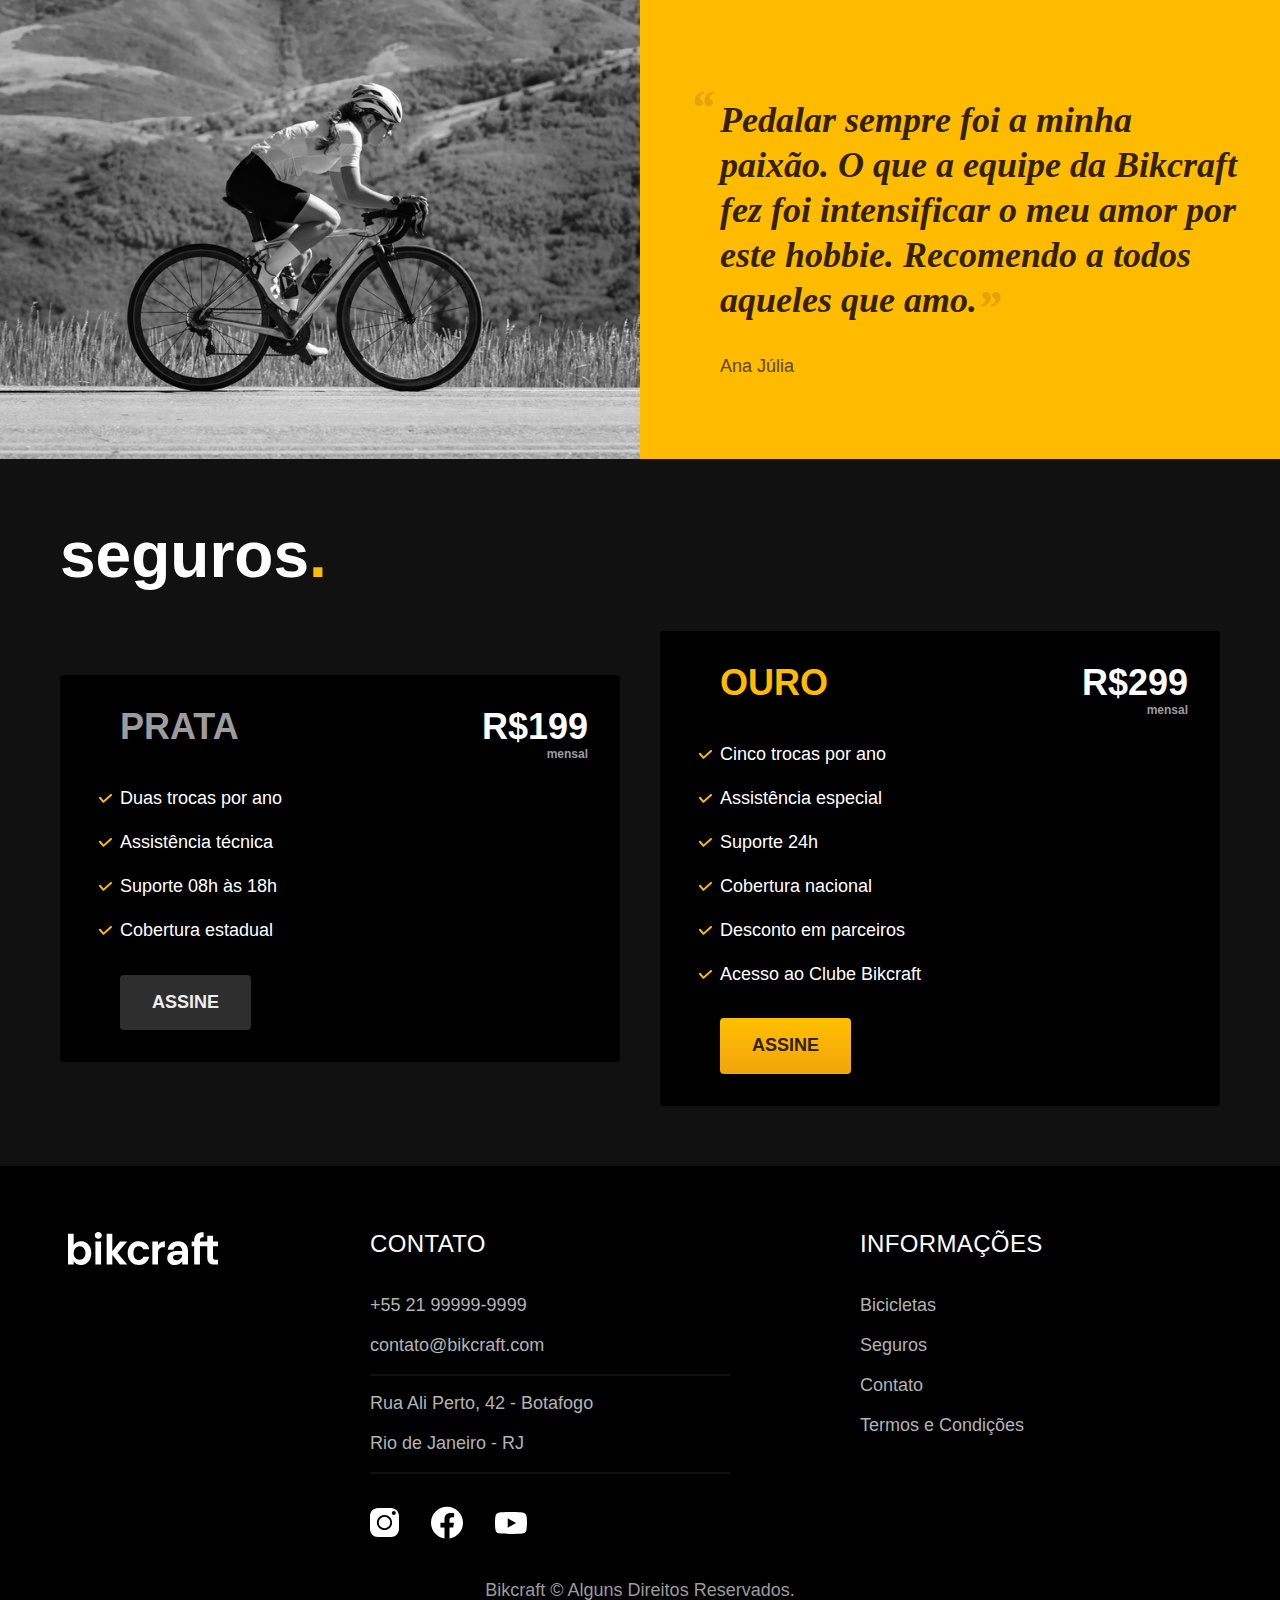
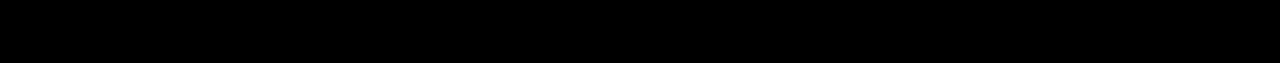
==== commit ac69bcb9: "final html e css" ====
--- a/index.html
+++ b/index.html
@@ -6,6 +6,8 @@
   <meta name="viewport" content="width=device-width, initial-scale=1.0">
   <title>Bikcraft - Bicicletas Elétricas</title>
   <meta name="description" content="Bicicletas elétricas de alta precisão e qualidade,  feitas sob medida para o cliente. Explore o mundo na sua velocidade com a Bikcraft.">
+  <!--para carregar o css no site antes do restante-->
+  <link rel="preload" href="./css/style.css" as="style">
   <link rel="stylesheet" href="./css/style.css">
 
   <!--fontes utilizadas no site
@@ -28,7 +30,7 @@
   <header class="header-bg">
     <div class="header container">
       <a href="./">
-        <img src="/img/bikcraft 1.svg" alt="Bikcraft">
+        <img src="/img/bikcraft 1.svg" width="136" height="32" alt="Bikcraft">
       </a>
       <nav aria-label="primaria">
         <ul class="header-menu font-1-m cor-0">
@@ -47,9 +49,10 @@
         <p class="font-2-l cor-5">Bicicletas elétricas de alta precisão e qualidade, feitas sob medida para o cliente. Explore o mundo na sua velocidade com a Bikcraft.</p>
         <a class="btn" href="./bicicletas.html">SELECIONE A SUA</a>
       </div>
-      <div>
-        <img src="./img/general pictures/introduction.jpg" alt="Bicicleta elétrica preta.">
-      </div>
+      <picture>
+        <source media="max-width: 800px" srcset="./img/bikes/nimbus.jpg">
+        <img src="./img/general pictures/introduction.jpg" width="1280" height="1600" alt="Bicicleta elétrica preta.">
+      </picture>
     </div>
   </main>
 
@@ -127,7 +130,7 @@
 
   <section class="depoimento" aria-label="Depoimento">
     <div>
-      <img src="./img/general pictures/testemony-1.png" alt="Pessoa pedalando uma bicicleta Bikcraft">
+      <img src="./img/general pictures/tt.avif" alt="Pessoa pedalando uma bicicleta Bikcraft">
     </div>
     <div class="depoimento-conteudo">
       <blockquote class="font-1-xl cor-p5">
--- a/css/style.css
+++ b/css/style.css
@@ -6,6 +6,7 @@
 @import "./global/footer.css";
 
 @import "./utilidades/componentes.css";
+@import "./utilidades/formulario.css";
 
 /*home*/
 @import "./home/introducao.css";
@@ -26,5 +27,12 @@
 @import "./seguros/vantagens.css";
 @import "./seguros/perguntas.css";
 
+/*contato*/
+@import "./contato/contato.css";
+@import "./contato/lojas.css";
+
+/*orçamento*/
+@import "./orcamento/orcamento.css";
+
 /*termos*/
 @import "./termos/termos.css";
--- a/css/style.css
+++ b/css/style.css
@@ -6,6 +6,7 @@
 @import "./global/footer.css";
 
 @import "./utilidades/componentes.css";
+@import "./utilidades/formulario.css";
 
 /*home*/
 @import "./home/introducao.css";
@@ -26,5 +27,12 @@
 @import "./seguros/vantagens.css";
 @import "./seguros/perguntas.css";
 
+/*contato*/
+@import "./contato/contato.css";
+@import "./contato/lojas.css";
+
+/*orçamento*/
+@import "./orcamento/orcamento.css";
+
 /*termos*/
 @import "./termos/termos.css";
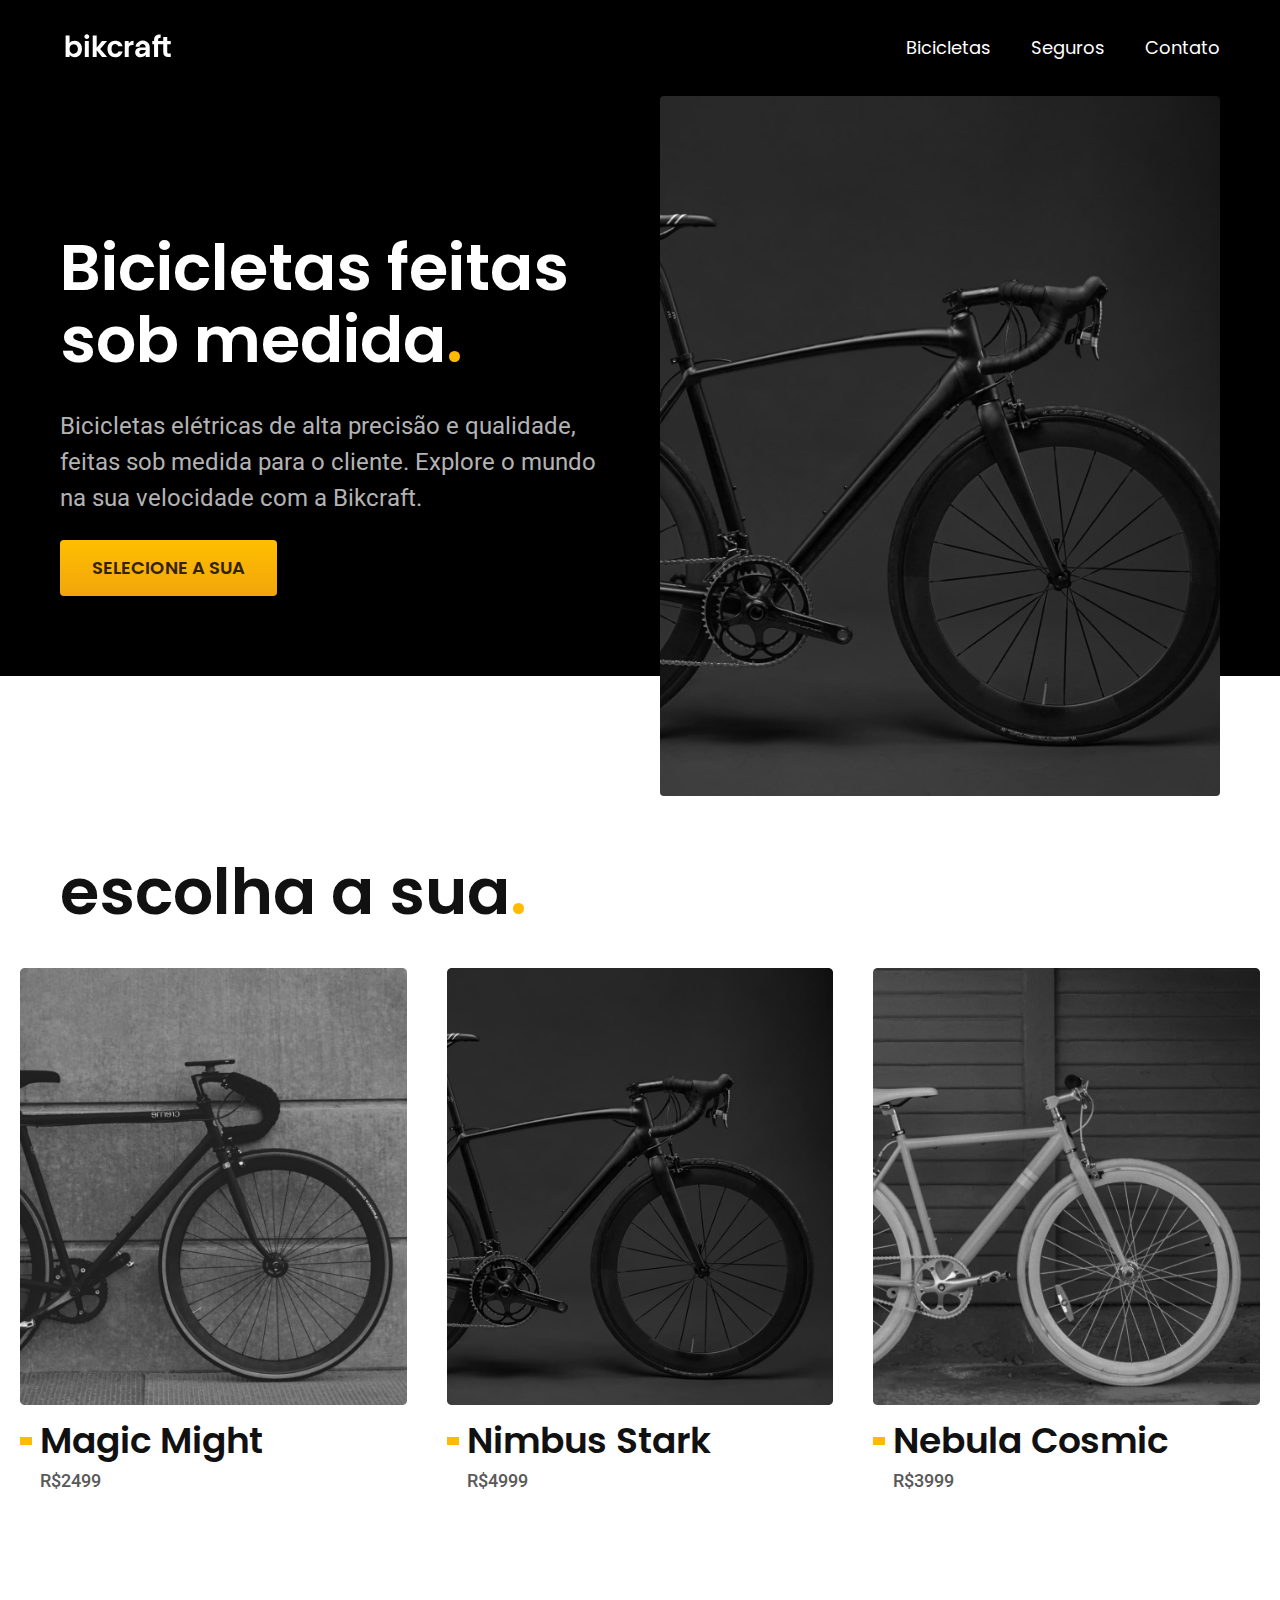
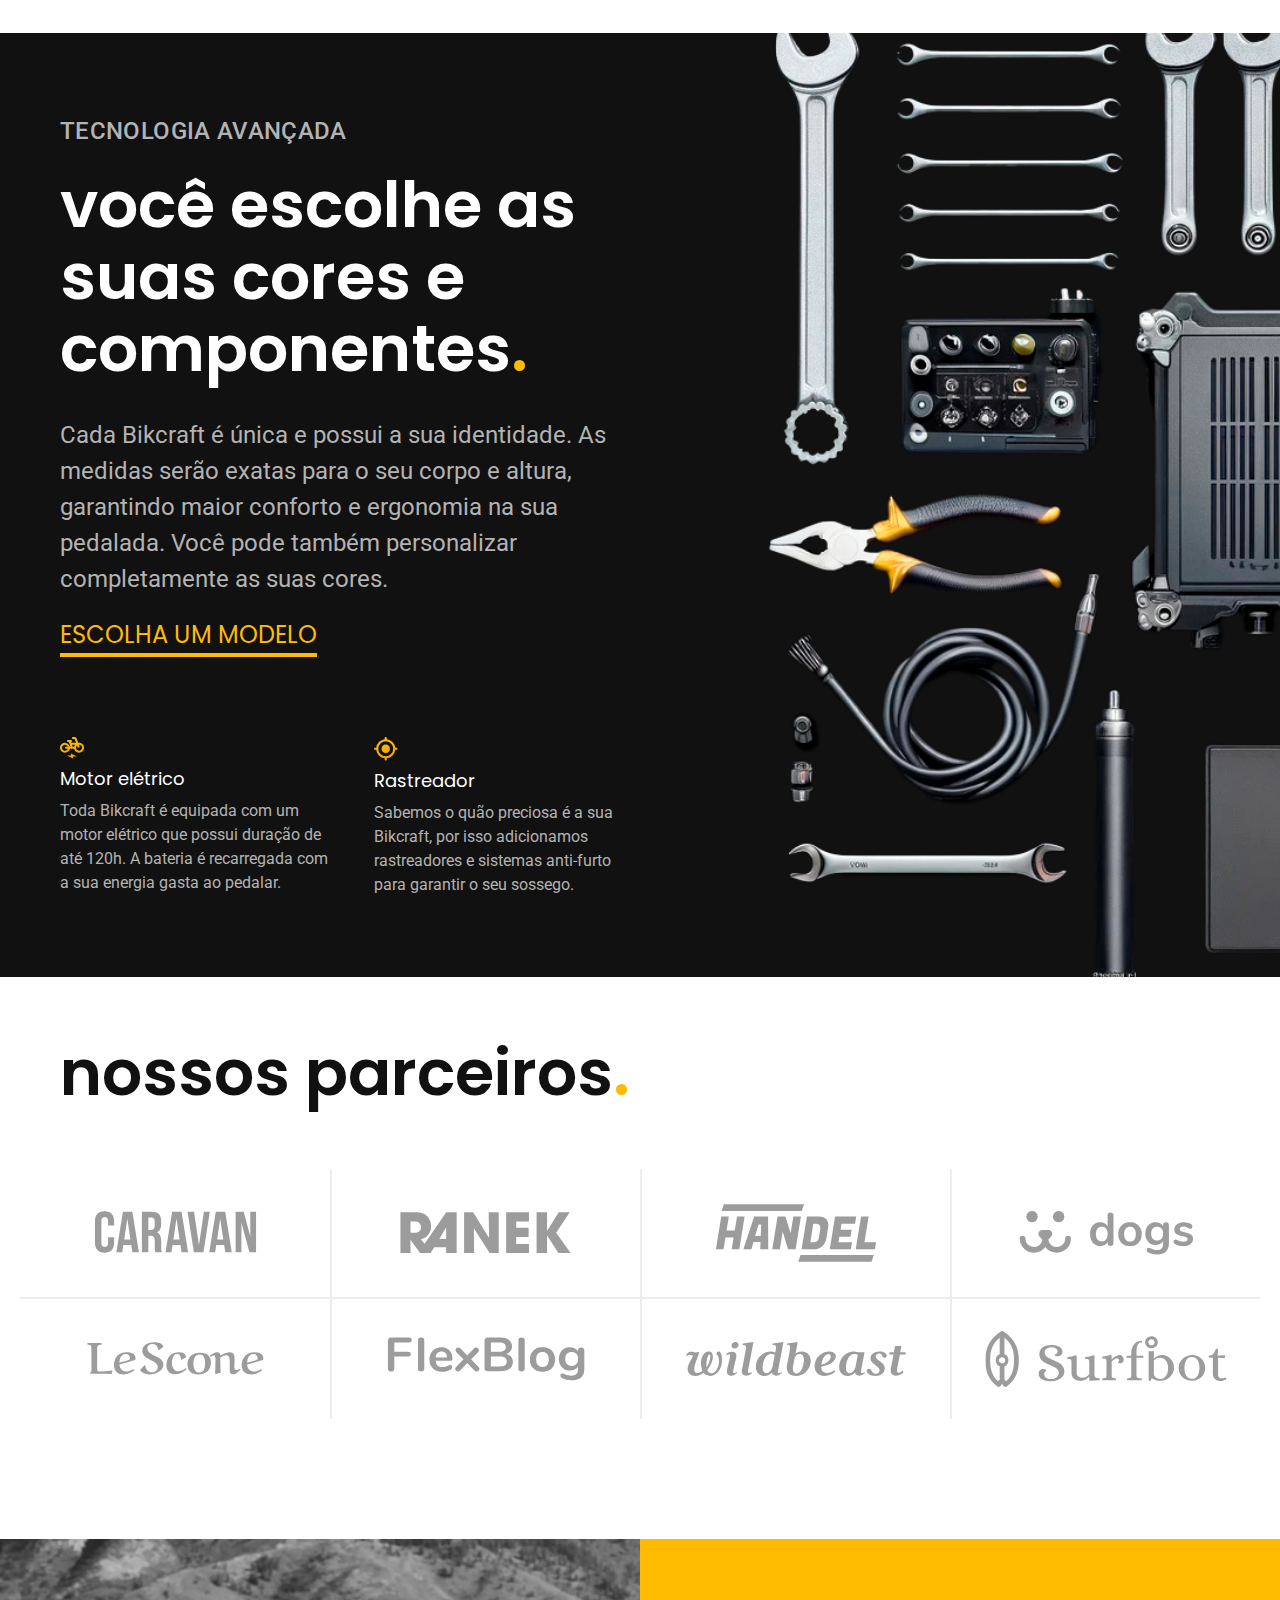
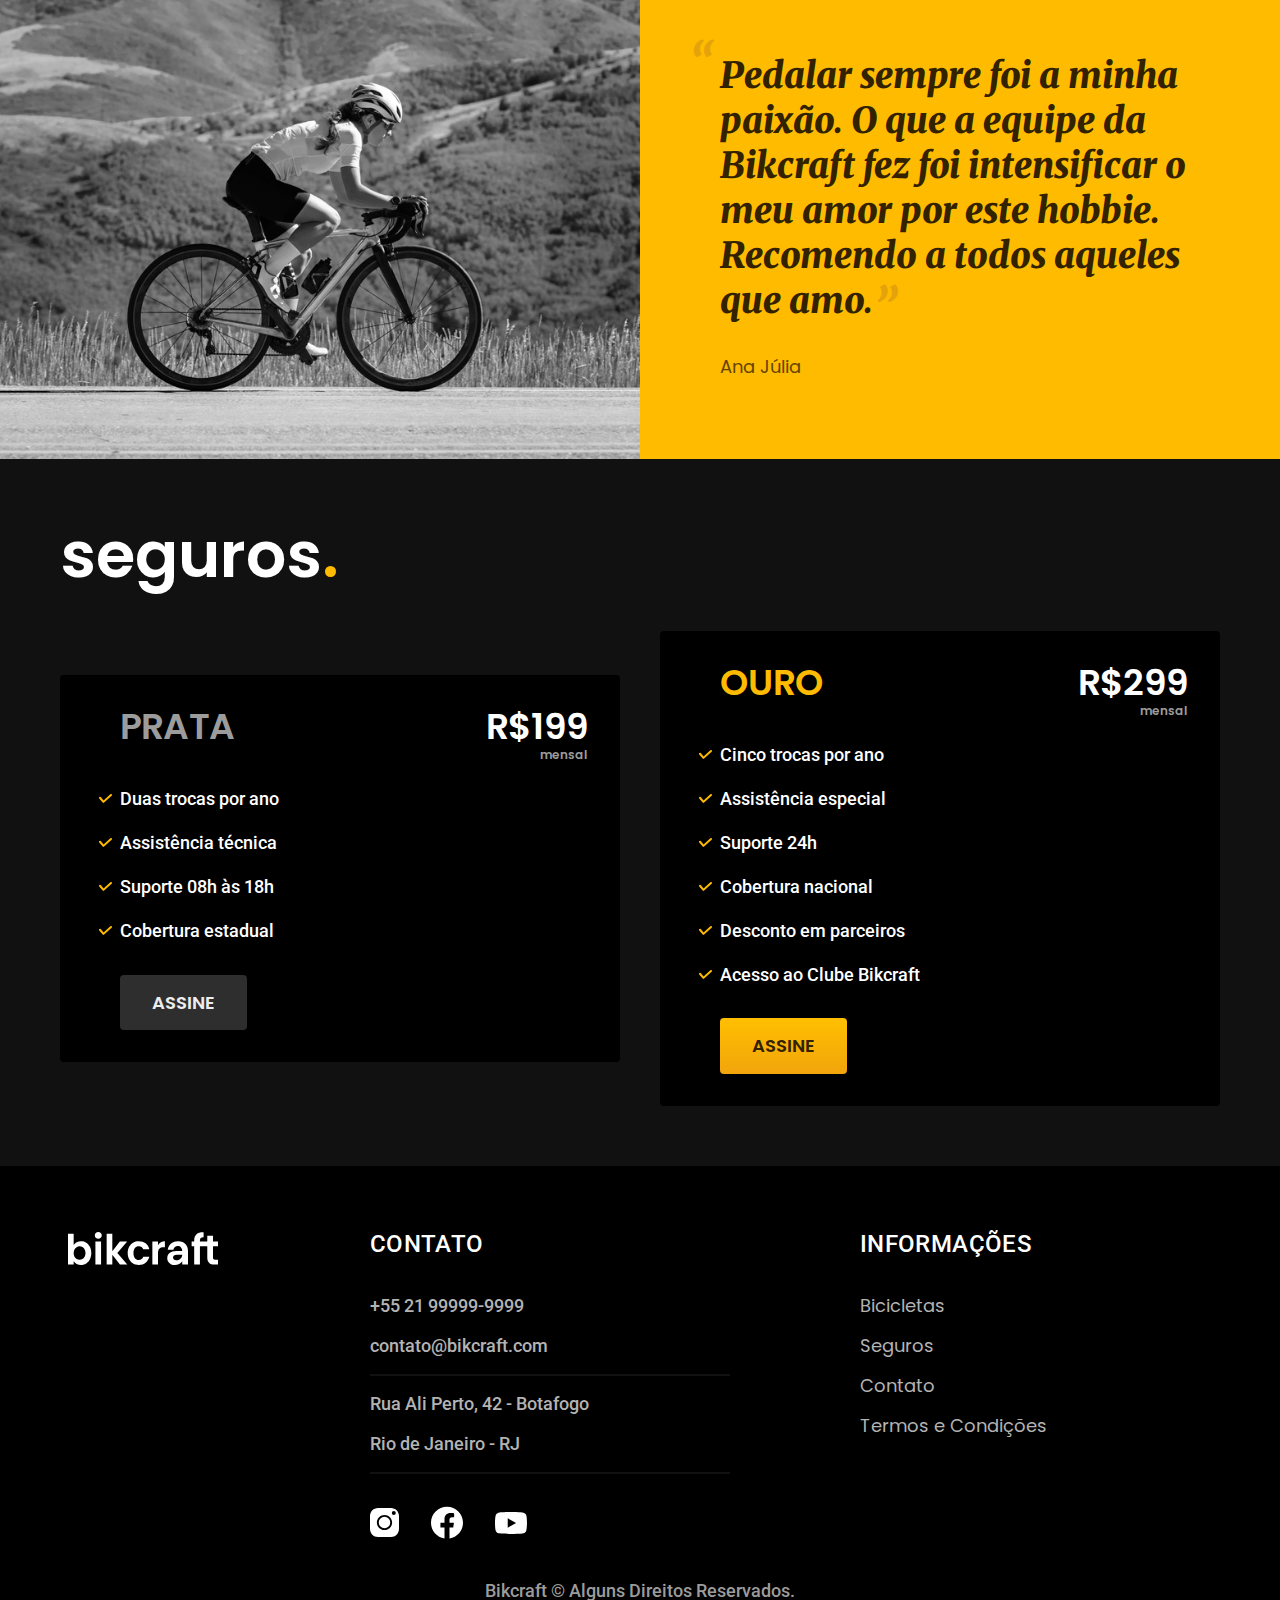
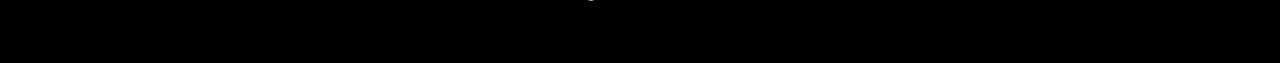
==== commit cb80c184: "otimizado para producao" ====
--- a/index.html
+++ b/index.html
@@ -6,11 +6,16 @@
   <meta name="viewport" content="width=device-width, initial-scale=1.0">
   <title>Bikcraft - Bicicletas Elétricas</title>
   <meta name="description" content="Bicicletas elétricas de alta precisão e qualidade,  feitas sob medida para o cliente. Explore o mundo na sua velocidade com a Bikcraft.">
+
+  <link rel="icon" href="./favicon.svg" type="image/svg+xml">
   <!--para carregar o css no site antes do restante-->
-  <link rel="preload" href="./css/style.css" as="style">
-  <link rel="stylesheet" href="./css/style.css">
-
-  <!--fontes utilizadas no site
+  <link rel="preload" href="./css/style.min.css" as="style">
+  <link rel="stylesheet" href="./css/style.min.css">
+
+  <!--o javascript apenas vai ser adicionado se existir na máquina do usuário, para não dar erro no site-->
+  <script>document.documentElement.classList.add('js');</script>
+
+  <!--fontes utilizadas no site-->
   <link rel="preconnect" href="https://fonts.googleapis.com">
   <link rel="preconnect" href="https://fonts.gstatic.com" crossorigin>
   <link href="https://fonts.googleapis.com/css2?family=Poppins:wght@400;600&display=swap" rel="stylesheet">
@@ -18,11 +23,10 @@
   <link rel="preconnect" href="https://fonts.googleapis.com">
   <link rel="preconnect" href="https://fonts.gstatic.com" crossorigin>
   <link href="https://fonts.googleapis.com/css2?family=Poppins:wght@400;600&family=Roboto:wght@400;500&display=swap" rel="stylesheet">
-  
+
   <link rel="preconnect" href="https://fonts.googleapis.com">
-<link rel="preconnect" href="https://fonts.gstatic.com" crossorigin>
-<link href="https://fonts.googleapis.com/css2?family=Merriweather:ital,wght@1,900&display=swap" rel="stylesheet">
--->
+  <link rel="preconnect" href="https://fonts.gstatic.com" crossorigin>
+  <link href="https://fonts.googleapis.com/css2?family=Merriweather:ital,wght@1,900&display=swap" rel="stylesheet">
 
 </head>
 
@@ -45,11 +49,11 @@
   <main class="introducao-bg">
     <div class="introducao container">
       <div class="introducao-conteudo">
-        <h1 class="font-1-xxl cor-0">Bicicletas feitas sob medida<span class="cor-p1">.</span></h1>
-        <p class="font-2-l cor-5">Bicicletas elétricas de alta precisão e qualidade, feitas sob medida para o cliente. Explore o mundo na sua velocidade com a Bikcraft.</p>
-        <a class="btn" href="./bicicletas.html">SELECIONE A SUA</a>
-      </div>
-      <picture>
+        <h1 class="font-1-xxl cor-0 fadeInLeft" data-anime="200">Bicicletas feitas sob medida<span class="cor-p1">.</span></h1>
+        <p class="font-2-l cor-5 fadeInLeft" data-anime="400">Bicicletas elétricas de alta precisão e qualidade, feitas sob medida para o cliente. Explore o mundo na sua velocidade com a Bikcraft.</p>
+        <a class="btn fadeInLeft" data-anime="600" href="./bicicletas.html">SELECIONE A SUA</a>
+      </div>
+      <picture data-anime="800">
         <source media="max-width: 800px" srcset="./img/bikes/nimbus.jpg">
         <img src="./img/general pictures/introduction.jpg" width="1280" height="1600" alt="Bicicleta elétrica preta.">
       </picture>
@@ -216,6 +220,10 @@
     </div>
   </footer>
 
+  <!--a ordem do plugin importa-->
+  <script src="./js/plugins/simple-anime.js"></script>
+  <script src="./js/script.js"></script>
+
 </body>
 
 </html>--- a/css/style.min.css
+++ b/css/style.min.css
@@ -0,0 +1 @@
+body{margin:0;font-family:Arial,Helvetica,sans-serif;color:#111}blockquote,dd,h1,h2,h3,h4,p,ul{margin:0}ul{padding:0;list-style:none}a{text-decoration:none;color:inherit}img{max-width:100%;display:block;height:auto}img [src$=".jpg"]{border-radius:4px;display:f}.font-1-xxl{font:600 4rem/1.125 Poppins,sans-serif}.font-1-xl{font:600 2.25rem/1.11 Poppins,sans-serif}.font-2-xl{font:500 2rem/1.25 Roboto,sans-serif}.font-1-l{font:400 1.5rem/1.5 Poppins,sans-serif}.font-2-l{font:400 1.5rem/1.5 Roboto,sans-serif}.font-2-l-b{font:500 1.5rem/1.5 Roboto,sans-serif;letter-spacing:.015em;text-transform:uppercase}.font-1-m{font:400 1.125rem/1.33 Poppins,sans-serif}.font-1-m-b{font:400 1.125rem/1.33 Poppins,sans-serif}.font-2-m{font:500 1.125rem/1.33 Roboto,sans-serif}.font-1-s{font:400 1rem/1.5 Poppins,sans-serif}.font-2-s{font:400 1rem/1.5 Roboto,sans-serif}.font-2-xs{font:400 0.875rem/1.4285 Roboto,sans-serif}.font-1-xs{font:600 0.75rem/1.33 Poppins,sans-serif}@media (max-width:1200px){.font-1-xxl{font-size:3rem}.font-2-l,.font-2-l-b{font-size:1.125rem}}@media (max-width:800px){.font-1-xxl{font-size:2rem}.font-1-xl,.font-2-xl{font-size:1.5rem}}:root{--cor-0:#fff;--cor-1:#f7f7f7;--cor-2:#ededed;--cor-3:#dedede;--cor-4:#ccc;--cor-5:#b3b3b3;--cor-6:#9c9c9c;--cor-7:#707070;--cor-8:#595959;--cor-9:#404040;--cor-10:#2e2e2e;--cor-11:#111;--cor-12:#000;--cor-p1:#fb0;--cor-p2:#e4a30b;--cor-p3:#a66f00;--cor-p4:#640;--cor-p5:#320}.cor-0{color:var(--cor-0)}.cor-1{color:var(--cor-1)}.cor-2{color:var(--cor-2)}.cor-3{color:var(--cor-3)}.cor-4{color:var(--cor-4)}.cor-5{color:var(--cor-5)}.cor-6{color:var(--cor-6)}.cor-7{color:var(--cor-7)}.cor-8{color:var(--cor-8)}.cor-9{color:var(--cor-9)}.cor-10{color:var(--cor-10)}.cor-11{color:var(--cor-11)}.cor-12{color:var(--cor-12)}.cor-p1{color:var(--cor-p1)}.cor-p2{color:var(--cor-p2)}.cor-p3{color:var(--cor-p3)}.cor-p4{color:var(--cor-p4)}.cor-p5{color:var(--cor-p5)}.js .fadeInDown{transform:translate3d(0,-20px,0)}.js .fadeInUp{transform:translate3d(0,20px,0)}.js .fadeInRight{transform:translate3d(20px,0,0)}.js .fadeInLeft{transform:translate3d(-20px,0,0)}.js [data-anime]{opacity:0}.js .anime{opacity:1;transform:none;transition:transform .8s,opacity .8s}.header-bg{background-color:var(--cor-12)}.header{display:flex;flex-wrap:wrap;gap:20px;justify-content:space-between;align-items:center;padding-top:20px;padding-bottom:20px}.header-menu{display:flex;flex-wrap:wrap;gap:40px}.header-menu a{display:inline-block;padding:16px 0;font-size:18px;position:relative}.header-menu a:after{content:"";display:block;height:2px;width:0;background:var(--cor-0);margin-top:4px;transition:.3s;position:absolute}.header-menu a.ativo::after,.header-menu a:hover:after{width:100%}@media (max-width:800px){.header{gap:20px}.header-menu a{background-color:var(--cor-11);padding:12px 16px;border-radius:4px}.header-menu a:hover{background:var(--cor-10)}.header-menu a:after{display:none}}@media (max-width:600px){.header-menu{gap:12px}.header-menu a{padding:8px 12px;font-size:14px}}.footer-bg{background-color:var(--cor-12)}.footer{display:grid;grid-template-columns:3fr 5fr 4fr;gap:40px;padding-top:60px;padding-bottom:60px}.footer h3{margin-bottom:32px}.footer-contato ul{margin-bottom:32px}.footer-contato li:nth-child(2n):after{content:"";display:block;max-width:360px;height:2px;background-color:var(--cor-11);margin-top:16px}.footer li{margin-bottom:16px}.footer-redes{display:flex;gap:32px;align-items:center}.footer a:hover{color:var(--cor-0)}.footer-copy{grid-column:1/-1;margin-top:40px;margin:0 auto;text-align:center}@media (max-width:800px){.footer>img{display:none}.footer{grid-template-columns:1fr}.footer-copy{margin:0 0;text-align:left}}@media (max-width:600px){.footer{grid-template-columns:1fr;gap:60px}.footer-copy{margin:0 0;text-align:left}}.container{box-sizing:border-box;max-width:1200px;padding-left:20px;padding-right:20px;margin-left:auto;margin-right:auto}.btn{display:inline-block;padding:16px 32px;background:linear-gradient(180deg,#ffbf00 0,#f2a50c 100%);box-shadow:0 1px 2px rgba(0,0,0,.1);border-radius:4px;color:var(--cor-p5);text-transform:uppercase;font:600 1.125rem/1.33 Poppins,sans-serif;max-width:max-content;border:none;cursor:pointer}.btn:hover{background:linear-gradient(180deg,#ffb60d 0,#e59317 100%)}.btn.secundario{background:var(--cor-10);color:var(--cor-2)}.btn.secundario:hover{background:var(--cor-9)}.btn.seta{display:flex;align-items:center}.btn.seta::after{content:"";display:inline-block;width:18px;height:10px;margin-left:12px;background:url(../img/icons/arrow.svg);transition:transform .2s}.btn.seta:hover::after{transform:translateX(4px)}.btn.cart{background:var(--cor-10)}.btn.cart:hover{background:var(--cor-9)}@media (max-width:800px){.btn{padding:12px 16px;font-size:1rem}}.link{display:inline-block;color:var(--cor-p1);font:400 1.5rem/1.5 Poppins,sans-serif;text-transform:uppercase}.link::after{content:"";display:block;width:100%;height:4px;background-color:currentColor}.link:hover{color:var(--cor-0)}@media (max-width:1200px){.link{font:400 1.25rem/1.5 Poppins,sans-serif}}.titulo-bg{padding-top:60px;padding-bottom:60px;background-color:var(--cor-11)}.titulo p{margin-bottom:4px}@media (max-width:800px){.titulo-bg{padding-top:40px;padding-bottom:40px}.titulo p{font-size:1rem;text-transform:lowercase;font-weight:400}}.form{display:grid;grid-template-columns:1fr 1fr;gap:20px}.form label{display:block;font:400 1rem/1.5 Poppins,sans-serif;margin-bottom:4px}.form .col-2{grid-column:span 2}.form input[type=email],.form input[type=text],.form textarea{font:400 0.95rem/1.5 Roboto,sans-serif;background-color:var(--cor-1);border:1px solid var(--cor2);border-radius:2px;padding:12px;width:100%;box-sizing:border-box}.form input[type=email]:focus,.form input[type=text]:focus,.form textarea:focus{outline:0;border-color:var(--cor-p1);box-shadow:0 0 0 2px var(--cor-p1);background-color:var(--cor-0)}@media (max-width:600px){.form{grid-template-columns:1fr}.form .col-2{grid-column:1}}.introducao-bg{background-color:var(--cor-12);box-shadow:inset 0 -120px #fff}.introducao{display:grid;grid-template-columns:1fr 1fr;gap:0 40px}.introducao a,.introducao p{grid-column:1}.introducao-conteudo{align-self:end;padding-bottom:200px}.introducao img{height:100%;width:100%;object-fit:cover;border-radius:4px}.introducao h1{margin-bottom:32px}.introducao p{margin-bottom:24px}@media (max-width:800px){.introducao-bg{background:#111;padding-top:40px;box-shadow:inset 0 -60px #fff}.introducao{grid-template-columns:1fr;gap:32px}.introducao-conteudo{padding-bottom:0}.introducao h1{margin-bottom:16px}.introducao img{height:300px;width:100%}}.tecnologia-bg{background-color:var(--cor-11);overflow-x:hidden}.tecnologia{display:grid;grid-template-columns:1fr 1fr;overflow:visible;position:relative;gap:40px}.tecnologia-imagem img{position:absolute;height:100%;width:100%;object-fit:cover;object-position:left}.tecnologia-conteudo{padding-top:80px;padding-bottom:80px}.tecnologia-conteudo>span{display:block;margin-bottom:20px}.tecnologia-conteudo h2{margin-bottom:32px}.tecnologia-conteudo>p{margin-bottom:20px}.link{margin-bottom:80px}.tecnologia-vantagens{display:flex;gap:40px}.tecnologia-vantagens h3{margin-bottom:8px;width:max-content}.tecnologia-vantagens img{width:24px;margin-bottom:8px}@media (max-width:800px){.tecnologia{grid-template-columns:1fr}.tecnologia-conteudo{padding-top:60px;padding-bottom:60px}.tecnologia-imagem{display:none}.tecnologia a{margin-bottom:60px}}@media (max-width:600px){.tecnologia-vantagens{flex-direction:column}}.parceiros{padding-top:60px;padding-bottom:120px}.parceiros h2{padding-bottom:60px}.parceiros ul{padding:0 20px;max-width:1400px;display:grid;grid-template-columns:repeat(4,1fr);margin:0 auto}.parceiros li{display:flex;padding:32px;border-left:2px solid var(--cor-2)}.parceiros img{margin:auto}.parceiros li:first-child,.parceiros li:nth-child(5){border-left:none}.parceiros li:nth-child(n+5){border-top:2px solid var(--cor-2)}@media (max-width:800px){.parceiros{padding-bottom:60px}.parceiros h2{padding-bottom:20px}.parceiros ul{grid-template-columns:repeat(2,1fr)}.parceiros li:nth-child(n+3){border-top:2px solid var(--cor-2)}.parceiros li:nth-child(odd){border-left:none}.parceiros img{height:70%}.parceiros li{display:flex;padding:20px}}.depoimento{display:grid;grid-template-columns:1fr 1fr;background-color:var(--cor-p1);overflow:hidden}.depoimento img{width:100%;height:100%;object-fit:cover}.depoimento-conteudo{padding:40px 40px 80px 80px;align-self:end}.depoimento-conteudo p{max-width:32ch;font-family:Merriweather,serif;font-style:italic;font-weight:900;line-height:1.25;margin-bottom:32px;position:relative}.depoimento p::after,.depoimento p::before{font-size:3rem;color:var(--cor-p2);position:absolute}.depoimento p::before{content:"“";left:-30px;top:-20px}.depoimento p::after{content:"”"}@media (min-width:1200px){.depoimento img{max-height:520px}}@media (max-width:800px){.depoimento{grid-template-columns:1fr;text-align:center}.depoimento img{max-height:200px}.depoimento-conteudo{padding:40px 20px;justify-self:center}}.bicicletas-lista{padding-top:60px;padding-bottom:120px}.bicicletas-lista h2{margin-bottom:40px}.bicicletas-lista ul{display:flex;gap:40px;padding:0 20px 20px 20px;max-width:1400px;margin-left:auto;margin-right:auto;overflow-x:auto}#bicicleta .bicicletas-lista ul{padding:0 0 20px 0}.bicicletas-lista li{min-width:280px}.bicicletas-lista a{display:block}.bicicletas-lista img{margin-bottom:16px}.bicicletas-lista h3{margin-bottom:8px;display:flex;align-items:center}.bicicletas-lista h3::before{content:"";display:inline-block;height:8px;width:12px;background-color:var(--cor-p1);margin-right:8px;transition:.2s}.bicicletas-lista a:hover h3::before{width:24px}.bicicletas-lista li span{padding-left:20px}@media (max-width:800px){.bicicletas-lista{padding-bottom:60px}.bicicletas-lista ul{gap:20px}}.bicicletas-lista a img{transition:filter .2s}.bicicletas-lista a img:hover{filter:sepia(1) saturate(2) hue-rotate(20deg)}.bicicletas-bg{background:linear-gradient(to right,var(--cor-0) 30%,var(--cor-11) 0)}.bicicletas{display:grid;grid-template-columns:1fr 1fr;gap:40px;padding-top:60px;padding-bottom:60px}.bicicletas-imagem{display:grid}.bicicletas-imagem img{border-radius:4px;grid-area:1/1}.bicicletas-imagem span{grid-area:1/1;place-self:start end;margin-top:20px;background:var(--cor-12);display:inline-block;padding:8px 16px 8px 8px;border-radius:4px 0 0 4px}.bicicletas-conteudo{display:grid;grid-template-columns:1fr auto}.bicicletas-conteudo h2,.bicicletas-conteudo p{grid-column:1/-1}.bicicletas-conteudo h2{margin-bottom:20px}.bicicletas-conteudo h2::before{content:"";display:block;width:12px;height:8px;background-color:var(--cor-p1);margin-bottom:8px}.bicicletas-conteudo p{margin-bottom:32px}.bicicletas-conteudo a{place-self:end}.bicicletas-conteudo li{display:flex;align-items:center}.bicicletas-conteudo ul{display:grid;gap:16px}.bicicletas-conteudo img{width:24px;margin-right:8px}@media (max-width:800px){.bicicletas-bg{background:var(--cor-11)}.bicicletas{grid-template-columns:1fr;gap:20px;padding-top:40px;padding-bottom:40px}}@media (max-width:600px){.bicicletas-conteudo{grid-column:1fr}.bicicletas-conteudo ul{font-size:1rem;grid-template-columns:1fr 1fr;margin-bottom:32px}.bicicletas-conteudo a{place-self:start}}.bicicleta{display:grid;grid-template-columns:1fr 1fr;align-items:start;gap:40px;padding-top:60px;padding-bottom:60px}#bicicleta .titulo p{text-transform:uppercase}.bicicleta-imagens{display:flex;flex-wrap:wrap;gap:20px}.bicicleta-imagens img{flex:1;min-width:200px;border-radius:4px}.bicicleta-imagens img:first-child{min-width:100%}.bicicleta-conteudo>p{margin-bottom:32px}.bicicleta-comprar{display:grid;grid-template-columns:max-content max-content auto;align-items:center;justify-items:start;gap:8px 12px;margin-bottom:40px}.bicicleta-comprar a{grid-row:span 2}.bicicleta-comprar span{display:flex;align-items:center;background-color:var(--cor-12);gap:8px;padding:4px 8px;border-radius:4px}.bicicleta-conteudo h2{text-transform:uppercase;letter-spacing:.015em;margin-bottom:12px}.bicicleta-ficha,.bicicleta-informacoes{padding:32px;background-color:var(--cor-12);border-radius:4px}.bicicleta-informacoes{margin-bottom:40px;display:grid;grid-template-columns:1fr 1fr;gap:32px}.bicicleta-informacoes img{width:24px;margin-bottom:8px}.bicicleta-informacoes h3{margin-bottom:8px}.bicicleta-ficha li{padding:4px 0;display:flex;justify-content:space-between;border-bottom:1px solid var(--cor-11)}.bicicleta-ficha li:last-child{border-bottom:none}.bicicleta-ficha span{color:var(--cor-6)}.bicicletas-lista img{border-radius:4px}@media (max-width:800px){.bicicleta{grid-template-columns:1fr;padding-top:40px;padding-bottom:40px}.bicicleta-imagens{grid-row:2}}@media (max-width:450px){.bicicleta-informacoes{grid-template-columns:1fr}.bicicleta-comprar{grid-template-columns:1fr 1fr}}@media (max-width:400px){.bicicleta-comprar{grid-template-columns:1fr}}.seguro-bg{background-color:var(--cor-11);box-shadow:inset 0 120px var(--cor-0),inset 0 -120px var(--cor-12)}.seguro{display:grid;grid-template-columns:1fr 1fr;gap:40px}.seguro-imagem img{width:100%;height:100%;object-fit:cover;border-radius:4px}.seguro-conteudo{padding-top:180px;padding-bottom:180px}.seguro h2{margin-bottom:32px}.seguro p{margin-bottom:20px}@media (max-width:800px){.seguro-bg{box-shadow:inset 0 -60px var(--cor-12)}.seguro{grid-template-columns:1fr}.seguro-imagem{height:200px}.seguro-conteudo{grid-row:1;padding-top:40px;padding-bottom:0}}.seguros-bg{background-color:var(--cor-11)}.seguros{padding-top:60px;padding-bottom:60px;display:grid;grid-template-columns:1fr 1fr;gap:40px;align-items:center}#seguros .seguros{padding-top:0}.seguros h2{grid-column:1/-1}.seguros-item{background-color:var(--cor-12);padding:32px 32px 32px 60px;display:grid;grid-template-columns:1fr auto;border-radius:4px}.seguros-item h3{margin-bottom:40px}.seguros-item span{grid-column:2;display:block;text-align:right}.seguros-item ul{grid-column:1/-1;margin-bottom:32px}.seguros-item li{display:flex;align-items:center;position:relative}.seguros-item li+li{margin-top:20px}.seguros-item li::before{content:"";display:inline-block;width:13px;height:9px;background-image:url(../img/icons/check.svg);position:absolute;left:-21px}.seguros-item a{grid-column:1/-1}@media (max-width:800px){.seguros{grid-template-columns:1fr}}.vantagens-bg{background-color:var(--cor-12)}.vantagens{padding-top:120px;padding-bottom:120px}.vantagens h2{padding-bottom:40px}.vantagens ul{display:grid;grid-template-columns:repeat(auto-fit,minmax(280px,max-content));gap:40px 80px}.vantagens h3,.vantagens img{margin-bottom:8px}.vantagens img{width:30px}.locker img{width:24px}@media (max-width:800px){.vantagens{padding-top:60px;padding-bottom:60px}.vantagens h2{margin-bottom:20px}.vantagens ul{margin-bottom:20px}}.perguntas a:hover{color:var(--cor-11)}.perguntas{padding-top:120px;padding-bottom:120px}.perguntas h2{margin-bottom:60px}.perguntas dl>div{padding:20px;border-radius:4px}.perguntas dl>div:nth-child(odd){background-color:var(--cor-1)}.perguntas button{display:grid;grid-template-columns:auto 1fr auto;align-items:center;gap:8px;cursor:pointer;border:none;background:0 0;width:100%;text-align:left}.perguntas button::before{content:"";display:inline-block;width:12px;height:8px;background-color:var(--cor-p1)}.perguntas button::after{content:"";display:inline-block;width:14px;height:6px;background:url('../img/icons/open/ arrow.svg');transition:.3s}.perguntas button:hover::after,.perguntas button[aria-expanded=true]::after{transform:rotate(180deg)}.js .perguntas dd{display:none}.js .perguntas dd.ativa{display:block}.perguntas dd{padding-left:20px;padding-top:8px;max-width:80ch}@media (max-width:800px){.perguntas{padding-top:60px;padding-bottom:60px}.perguntas h2{margin-bottom:40px}}#contato{background:linear-gradient(var(--cor-11) 600px,var(--cor-1) 0)}.contato{display:grid;grid-template-columns:5fr 7fr}.contato-dados,.contato-formulario{padding:60px;box-shadow:0 1px 2px rgba(0,0,0,.1)}.contato-dados{border-radius:5px 0 0 5px;background-color:var(--cor-12)}.contato-formulario{border-radius:0 5px 5px 0;background-color:var(--cor-0)}.area-mensagem{resize:none}.contato-dados h2{margin-bottom:60px}.contato-endereco{margin-bottom:32px;padding-left:28px;background:url("../img/icons/pin.svg") no-repeat 0 2px}.contato-endereco p{margin-bottom:8px}.contato-meios a{display:block;max-width:max-content;margin-bottom:8px;padding-left:28px}.contato-meios a:hover{color:var(--cor-0)}.contato-meios a:first-child{background:url("../img/icons/email.svg") no-repeat 0 4px}.contato-meios a:nth-child(2){margin-bottom:32px}.contato-meios a:last-child{background:url("../img/icons/phone.svg") no-repeat 0 4px;margin-bottom:60px}.contato-redes{display:flex;gap:32px;padding-left:28px;align-items:center}@media (max-width:800px){.contato{grid-template-columns:1fr}.contato-dados,.contato-formulario{padding:20px}.contato-dados{border-radius:5px 5px 0 0}.contato-dados h2,.contato-meios a:nth-child(3){margin-bottom:32px}.contato-redes{margin-bottom:12px}.contato-formulario{border-radius:0 0 5px 5px}}.lojas{display:grid;grid-template-columns:1fr 1fr;gap:0 40px;padding-top:120px;padding-bottom:120px}.lojas h2{grid-column:1/-1;margin-bottom:60px}.lojas img{border-radius:4px 4px 0 0}.lojas-item{border-radius:0 0 4px 4px;background-color:var(--cor-0);box-shadow:0 1px 2px rgba(0,0,0,.1)}.lojas-conteudo{display:grid;grid-template-columns:1fr 1fr;gap:32px 16px;padding:32px}.lojas-clock,.lojas-conteudo h3{grid-column:1/-1}.lojas-dados{display:grid;gap:8px;border-left:2px solid var(--cor-2);padding-left:12px}.lojas-clock{display:flex;align-items:center;gap:8px}@media (max-width:800px){.lojas{gap:20px;padding-top:60px;padding-bottom:60px}.lojas h2{margin-bottom:32px}.lojas-conteudo{grid-template-columns:1fr}}@media (max-width:600px){.lojas{grid-template-columns:1fr}}#orcamento{background:linear-gradient(var(--cor-11) 600px,var(--cor-1) 0)}.orcamento{display:grid;grid-template-columns:5fr 7fr;padding-bottom:120px}.orcamento h2{text-transform:uppercase;position:relative;display:flex;align-items:center}.orcamento h2::before{content:"";display:inline-block;width:4px;height:8px;background-color:var(--cor-p1);position:absolute;left:-12px}.orcamento-dados,.orcamento-produto{padding:60px;box-shadow:0 1px 2px rgba(0,0,0,.1)}.orcamento-produto{border-radius:5px 0 0 5px;background:var(--cor-12);display:grid;grid-template-columns:1fr 1fr;gap:20px;align-content:start}.orcamento-produto>*{grid-column:1/-1}.orcamento-produto>label{grid-column:initial}.orcamento-produto label{font:400 1rem/1.5 Poppins,sans-serif;color:var(--cor-4);background-color:var(--cor-10);padding:12px 16px;border-radius:4px;cursor:pointer;display:grid;grid-template-columns:auto 1fr auto;align-items:center;border:1px solid var(--cor-10)}.orcamento-produto input:checked+label{background-color:var(--cor-0);color:var(--cor-11)}.orcamento-produto label::before{content:"";display:inline-block;box-sizing:border-box;width:12px;height:12px;border:1px solid var(--cor-6);border-radius:50%;margin-right:8px}.orcamento-produto input:checked+label::before{border-color:var(--cor-7);box-shadow:inset 0 0 0 3px var(--cor-0),inset 0 0 0 6px var(--cor-7)}.orcamento-produto label:hover{background-color:var(--cor-9);border-color:var(--cor-9)}.orcamento-produto input:focus+label{box-shadow:0 0 0 2px var(--cor-p1);border-color:var(--cor-12)}.orcamento-produto label span{display:none}.orcamento-produto input:checked+label span{display:inline-block}.orcamento-produto input{opacity:0;position:absolute;pointer-events:none}.orcamento-dados{border-radius:0 5px 5px 0;background:var(--cor-0)}.orcamento-conteudo{display:none}.orcamento-conteudo h2,.orcamento-dados h2:nth-of-type(n+2){margin-top:20px}#bikcraft:checked~#orcamento-bikcraft,#seguro:checked~#orcamento-seguro{display:grid;gap:20px}.orcamento-detalhes{display:none;background:var(--cor-0);padding:20px;grid-template-columns:1fr 1fr;border-radius:4px;align-items:center}.orcamento-detalhes li{display:flex;align-items:center;margin-bottom:8px}.orcamento-detalhes li img{width:16px;margin-right:8px}.orcamento-img img{border-radius:4px}.orcamento-produto input:checked+label+.orcamento-detalhes{display:grid}.checkbox input,.checkbox label{margin:0}.checkbox{display:flex;align-items:center}.checkbox input{margin-right:8px}.checkbox input:checked{background-color:var(--cor-p1)}.checkbox label{font:400 0.9rem/1.5 Poppins,sans-serif}.checkbox label>a{text-decoration:underline}.checkbox input:hover,.checkbox label:hover{cursor:pointer}.checkbox label>a:hover{color:var(--cor-9)}@media (max-width:1200px){.orcamento-dados,.orcamento-produto{padding:32px}}@media (max-width:800px){.orcamento{grid-template-columns:1fr}.orcamento-produto{border-radius:5px 5px 0 0}.orcamento-dados{border-radius:0 0 5px 5px}}@media (max-width:400px){.orcamento-produto{grid-template-columns:1fr}}.termos{padding-top:60px;padding-bottom:60px}.termos h2{font-weight:600;margin-bottom:20px}.termos h2:not(:first-child){margin-top:32px}.termos p{max-width:75ch;margin-bottom:20px}@media (max-width:800px){.termos h2{font:600 1.125rem/1.35 Poppins,sans-serif;margin-bottom:16px}.termos p{font:400 0.875rem/1.4285 Roboto,sans-serif;margin-bottom:16px}}--- a/css/style.min.css
+++ b/css/style.min.css
@@ -0,0 +1 @@
+body{margin:0;font-family:Arial,Helvetica,sans-serif;color:#111}blockquote,dd,h1,h2,h3,h4,p,ul{margin:0}ul{padding:0;list-style:none}a{text-decoration:none;color:inherit}img{max-width:100%;display:block;height:auto}img [src$=".jpg"]{border-radius:4px;display:f}.font-1-xxl{font:600 4rem/1.125 Poppins,sans-serif}.font-1-xl{font:600 2.25rem/1.11 Poppins,sans-serif}.font-2-xl{font:500 2rem/1.25 Roboto,sans-serif}.font-1-l{font:400 1.5rem/1.5 Poppins,sans-serif}.font-2-l{font:400 1.5rem/1.5 Roboto,sans-serif}.font-2-l-b{font:500 1.5rem/1.5 Roboto,sans-serif;letter-spacing:.015em;text-transform:uppercase}.font-1-m{font:400 1.125rem/1.33 Poppins,sans-serif}.font-1-m-b{font:400 1.125rem/1.33 Poppins,sans-serif}.font-2-m{font:500 1.125rem/1.33 Roboto,sans-serif}.font-1-s{font:400 1rem/1.5 Poppins,sans-serif}.font-2-s{font:400 1rem/1.5 Roboto,sans-serif}.font-2-xs{font:400 0.875rem/1.4285 Roboto,sans-serif}.font-1-xs{font:600 0.75rem/1.33 Poppins,sans-serif}@media (max-width:1200px){.font-1-xxl{font-size:3rem}.font-2-l,.font-2-l-b{font-size:1.125rem}}@media (max-width:800px){.font-1-xxl{font-size:2rem}.font-1-xl,.font-2-xl{font-size:1.5rem}}:root{--cor-0:#fff;--cor-1:#f7f7f7;--cor-2:#ededed;--cor-3:#dedede;--cor-4:#ccc;--cor-5:#b3b3b3;--cor-6:#9c9c9c;--cor-7:#707070;--cor-8:#595959;--cor-9:#404040;--cor-10:#2e2e2e;--cor-11:#111;--cor-12:#000;--cor-p1:#fb0;--cor-p2:#e4a30b;--cor-p3:#a66f00;--cor-p4:#640;--cor-p5:#320}.cor-0{color:var(--cor-0)}.cor-1{color:var(--cor-1)}.cor-2{color:var(--cor-2)}.cor-3{color:var(--cor-3)}.cor-4{color:var(--cor-4)}.cor-5{color:var(--cor-5)}.cor-6{color:var(--cor-6)}.cor-7{color:var(--cor-7)}.cor-8{color:var(--cor-8)}.cor-9{color:var(--cor-9)}.cor-10{color:var(--cor-10)}.cor-11{color:var(--cor-11)}.cor-12{color:var(--cor-12)}.cor-p1{color:var(--cor-p1)}.cor-p2{color:var(--cor-p2)}.cor-p3{color:var(--cor-p3)}.cor-p4{color:var(--cor-p4)}.cor-p5{color:var(--cor-p5)}.js .fadeInDown{transform:translate3d(0,-20px,0)}.js .fadeInUp{transform:translate3d(0,20px,0)}.js .fadeInRight{transform:translate3d(20px,0,0)}.js .fadeInLeft{transform:translate3d(-20px,0,0)}.js [data-anime]{opacity:0}.js .anime{opacity:1;transform:none;transition:transform .8s,opacity .8s}.header-bg{background-color:var(--cor-12)}.header{display:flex;flex-wrap:wrap;gap:20px;justify-content:space-between;align-items:center;padding-top:20px;padding-bottom:20px}.header-menu{display:flex;flex-wrap:wrap;gap:40px}.header-menu a{display:inline-block;padding:16px 0;font-size:18px;position:relative}.header-menu a:after{content:"";display:block;height:2px;width:0;background:var(--cor-0);margin-top:4px;transition:.3s;position:absolute}.header-menu a.ativo::after,.header-menu a:hover:after{width:100%}@media (max-width:800px){.header{gap:20px}.header-menu a{background-color:var(--cor-11);padding:12px 16px;border-radius:4px}.header-menu a:hover{background:var(--cor-10)}.header-menu a:after{display:none}}@media (max-width:600px){.header-menu{gap:12px}.header-menu a{padding:8px 12px;font-size:14px}}.footer-bg{background-color:var(--cor-12)}.footer{display:grid;grid-template-columns:3fr 5fr 4fr;gap:40px;padding-top:60px;padding-bottom:60px}.footer h3{margin-bottom:32px}.footer-contato ul{margin-bottom:32px}.footer-contato li:nth-child(2n):after{content:"";display:block;max-width:360px;height:2px;background-color:var(--cor-11);margin-top:16px}.footer li{margin-bottom:16px}.footer-redes{display:flex;gap:32px;align-items:center}.footer a:hover{color:var(--cor-0)}.footer-copy{grid-column:1/-1;margin-top:40px;margin:0 auto;text-align:center}@media (max-width:800px){.footer>img{display:none}.footer{grid-template-columns:1fr}.footer-copy{margin:0 0;text-align:left}}@media (max-width:600px){.footer{grid-template-columns:1fr;gap:60px}.footer-copy{margin:0 0;text-align:left}}.container{box-sizing:border-box;max-width:1200px;padding-left:20px;padding-right:20px;margin-left:auto;margin-right:auto}.btn{display:inline-block;padding:16px 32px;background:linear-gradient(180deg,#ffbf00 0,#f2a50c 100%);box-shadow:0 1px 2px rgba(0,0,0,.1);border-radius:4px;color:var(--cor-p5);text-transform:uppercase;font:600 1.125rem/1.33 Poppins,sans-serif;max-width:max-content;border:none;cursor:pointer}.btn:hover{background:linear-gradient(180deg,#ffb60d 0,#e59317 100%)}.btn.secundario{background:var(--cor-10);color:var(--cor-2)}.btn.secundario:hover{background:var(--cor-9)}.btn.seta{display:flex;align-items:center}.btn.seta::after{content:"";display:inline-block;width:18px;height:10px;margin-left:12px;background:url(../img/icons/arrow.svg);transition:transform .2s}.btn.seta:hover::after{transform:translateX(4px)}.btn.cart{background:var(--cor-10)}.btn.cart:hover{background:var(--cor-9)}@media (max-width:800px){.btn{padding:12px 16px;font-size:1rem}}.link{display:inline-block;color:var(--cor-p1);font:400 1.5rem/1.5 Poppins,sans-serif;text-transform:uppercase}.link::after{content:"";display:block;width:100%;height:4px;background-color:currentColor}.link:hover{color:var(--cor-0)}@media (max-width:1200px){.link{font:400 1.25rem/1.5 Poppins,sans-serif}}.titulo-bg{padding-top:60px;padding-bottom:60px;background-color:var(--cor-11)}.titulo p{margin-bottom:4px}@media (max-width:800px){.titulo-bg{padding-top:40px;padding-bottom:40px}.titulo p{font-size:1rem;text-transform:lowercase;font-weight:400}}.form{display:grid;grid-template-columns:1fr 1fr;gap:20px}.form label{display:block;font:400 1rem/1.5 Poppins,sans-serif;margin-bottom:4px}.form .col-2{grid-column:span 2}.form input[type=email],.form input[type=text],.form textarea{font:400 0.95rem/1.5 Roboto,sans-serif;background-color:var(--cor-1);border:1px solid var(--cor2);border-radius:2px;padding:12px;width:100%;box-sizing:border-box}.form input[type=email]:focus,.form input[type=text]:focus,.form textarea:focus{outline:0;border-color:var(--cor-p1);box-shadow:0 0 0 2px var(--cor-p1);background-color:var(--cor-0)}@media (max-width:600px){.form{grid-template-columns:1fr}.form .col-2{grid-column:1}}.introducao-bg{background-color:var(--cor-12);box-shadow:inset 0 -120px #fff}.introducao{display:grid;grid-template-columns:1fr 1fr;gap:0 40px}.introducao a,.introducao p{grid-column:1}.introducao-conteudo{align-self:end;padding-bottom:200px}.introducao img{height:100%;width:100%;object-fit:cover;border-radius:4px}.introducao h1{margin-bottom:32px}.introducao p{margin-bottom:24px}@media (max-width:800px){.introducao-bg{background:#111;padding-top:40px;box-shadow:inset 0 -60px #fff}.introducao{grid-template-columns:1fr;gap:32px}.introducao-conteudo{padding-bottom:0}.introducao h1{margin-bottom:16px}.introducao img{height:300px;width:100%}}.tecnologia-bg{background-color:var(--cor-11);overflow-x:hidden}.tecnologia{display:grid;grid-template-columns:1fr 1fr;overflow:visible;position:relative;gap:40px}.tecnologia-imagem img{position:absolute;height:100%;width:100%;object-fit:cover;object-position:left}.tecnologia-conteudo{padding-top:80px;padding-bottom:80px}.tecnologia-conteudo>span{display:block;margin-bottom:20px}.tecnologia-conteudo h2{margin-bottom:32px}.tecnologia-conteudo>p{margin-bottom:20px}.link{margin-bottom:80px}.tecnologia-vantagens{display:flex;gap:40px}.tecnologia-vantagens h3{margin-bottom:8px;width:max-content}.tecnologia-vantagens img{width:24px;margin-bottom:8px}@media (max-width:800px){.tecnologia{grid-template-columns:1fr}.tecnologia-conteudo{padding-top:60px;padding-bottom:60px}.tecnologia-imagem{display:none}.tecnologia a{margin-bottom:60px}}@media (max-width:600px){.tecnologia-vantagens{flex-direction:column}}.parceiros{padding-top:60px;padding-bottom:120px}.parceiros h2{padding-bottom:60px}.parceiros ul{padding:0 20px;max-width:1400px;display:grid;grid-template-columns:repeat(4,1fr);margin:0 auto}.parceiros li{display:flex;padding:32px;border-left:2px solid var(--cor-2)}.parceiros img{margin:auto}.parceiros li:first-child,.parceiros li:nth-child(5){border-left:none}.parceiros li:nth-child(n+5){border-top:2px solid var(--cor-2)}@media (max-width:800px){.parceiros{padding-bottom:60px}.parceiros h2{padding-bottom:20px}.parceiros ul{grid-template-columns:repeat(2,1fr)}.parceiros li:nth-child(n+3){border-top:2px solid var(--cor-2)}.parceiros li:nth-child(odd){border-left:none}.parceiros img{height:70%}.parceiros li{display:flex;padding:20px}}.depoimento{display:grid;grid-template-columns:1fr 1fr;background-color:var(--cor-p1);overflow:hidden}.depoimento img{width:100%;height:100%;object-fit:cover}.depoimento-conteudo{padding:40px 40px 80px 80px;align-self:end}.depoimento-conteudo p{max-width:32ch;font-family:Merriweather,serif;font-style:italic;font-weight:900;line-height:1.25;margin-bottom:32px;position:relative}.depoimento p::after,.depoimento p::before{font-size:3rem;color:var(--cor-p2);position:absolute}.depoimento p::before{content:"“";left:-30px;top:-20px}.depoimento p::after{content:"”"}@media (min-width:1200px){.depoimento img{max-height:520px}}@media (max-width:800px){.depoimento{grid-template-columns:1fr;text-align:center}.depoimento img{max-height:200px}.depoimento-conteudo{padding:40px 20px;justify-self:center}}.bicicletas-lista{padding-top:60px;padding-bottom:120px}.bicicletas-lista h2{margin-bottom:40px}.bicicletas-lista ul{display:flex;gap:40px;padding:0 20px 20px 20px;max-width:1400px;margin-left:auto;margin-right:auto;overflow-x:auto}#bicicleta .bicicletas-lista ul{padding:0 0 20px 0}.bicicletas-lista li{min-width:280px}.bicicletas-lista a{display:block}.bicicletas-lista img{margin-bottom:16px}.bicicletas-lista h3{margin-bottom:8px;display:flex;align-items:center}.bicicletas-lista h3::before{content:"";display:inline-block;height:8px;width:12px;background-color:var(--cor-p1);margin-right:8px;transition:.2s}.bicicletas-lista a:hover h3::before{width:24px}.bicicletas-lista li span{padding-left:20px}@media (max-width:800px){.bicicletas-lista{padding-bottom:60px}.bicicletas-lista ul{gap:20px}}.bicicletas-lista a img{transition:filter .2s}.bicicletas-lista a img:hover{filter:sepia(1) saturate(2) hue-rotate(20deg)}.bicicletas-bg{background:linear-gradient(to right,var(--cor-0) 30%,var(--cor-11) 0)}.bicicletas{display:grid;grid-template-columns:1fr 1fr;gap:40px;padding-top:60px;padding-bottom:60px}.bicicletas-imagem{display:grid}.bicicletas-imagem img{border-radius:4px;grid-area:1/1}.bicicletas-imagem span{grid-area:1/1;place-self:start end;margin-top:20px;background:var(--cor-12);display:inline-block;padding:8px 16px 8px 8px;border-radius:4px 0 0 4px}.bicicletas-conteudo{display:grid;grid-template-columns:1fr auto}.bicicletas-conteudo h2,.bicicletas-conteudo p{grid-column:1/-1}.bicicletas-conteudo h2{margin-bottom:20px}.bicicletas-conteudo h2::before{content:"";display:block;width:12px;height:8px;background-color:var(--cor-p1);margin-bottom:8px}.bicicletas-conteudo p{margin-bottom:32px}.bicicletas-conteudo a{place-self:end}.bicicletas-conteudo li{display:flex;align-items:center}.bicicletas-conteudo ul{display:grid;gap:16px}.bicicletas-conteudo img{width:24px;margin-right:8px}@media (max-width:800px){.bicicletas-bg{background:var(--cor-11)}.bicicletas{grid-template-columns:1fr;gap:20px;padding-top:40px;padding-bottom:40px}}@media (max-width:600px){.bicicletas-conteudo{grid-column:1fr}.bicicletas-conteudo ul{font-size:1rem;grid-template-columns:1fr 1fr;margin-bottom:32px}.bicicletas-conteudo a{place-self:start}}.bicicleta{display:grid;grid-template-columns:1fr 1fr;align-items:start;gap:40px;padding-top:60px;padding-bottom:60px}#bicicleta .titulo p{text-transform:uppercase}.bicicleta-imagens{display:flex;flex-wrap:wrap;gap:20px}.bicicleta-imagens img{flex:1;min-width:200px;border-radius:4px}.bicicleta-imagens img:first-child{min-width:100%}.bicicleta-conteudo>p{margin-bottom:32px}.bicicleta-comprar{display:grid;grid-template-columns:max-content max-content auto;align-items:center;justify-items:start;gap:8px 12px;margin-bottom:40px}.bicicleta-comprar a{grid-row:span 2}.bicicleta-comprar span{display:flex;align-items:center;background-color:var(--cor-12);gap:8px;padding:4px 8px;border-radius:4px}.bicicleta-conteudo h2{text-transform:uppercase;letter-spacing:.015em;margin-bottom:12px}.bicicleta-ficha,.bicicleta-informacoes{padding:32px;background-color:var(--cor-12);border-radius:4px}.bicicleta-informacoes{margin-bottom:40px;display:grid;grid-template-columns:1fr 1fr;gap:32px}.bicicleta-informacoes img{width:24px;margin-bottom:8px}.bicicleta-informacoes h3{margin-bottom:8px}.bicicleta-ficha li{padding:4px 0;display:flex;justify-content:space-between;border-bottom:1px solid var(--cor-11)}.bicicleta-ficha li:last-child{border-bottom:none}.bicicleta-ficha span{color:var(--cor-6)}.bicicletas-lista img{border-radius:4px}@media (max-width:800px){.bicicleta{grid-template-columns:1fr;padding-top:40px;padding-bottom:40px}.bicicleta-imagens{grid-row:2}}@media (max-width:450px){.bicicleta-informacoes{grid-template-columns:1fr}.bicicleta-comprar{grid-template-columns:1fr 1fr}}@media (max-width:400px){.bicicleta-comprar{grid-template-columns:1fr}}.seguro-bg{background-color:var(--cor-11);box-shadow:inset 0 120px var(--cor-0),inset 0 -120px var(--cor-12)}.seguro{display:grid;grid-template-columns:1fr 1fr;gap:40px}.seguro-imagem img{width:100%;height:100%;object-fit:cover;border-radius:4px}.seguro-conteudo{padding-top:180px;padding-bottom:180px}.seguro h2{margin-bottom:32px}.seguro p{margin-bottom:20px}@media (max-width:800px){.seguro-bg{box-shadow:inset 0 -60px var(--cor-12)}.seguro{grid-template-columns:1fr}.seguro-imagem{height:200px}.seguro-conteudo{grid-row:1;padding-top:40px;padding-bottom:0}}.seguros-bg{background-color:var(--cor-11)}.seguros{padding-top:60px;padding-bottom:60px;display:grid;grid-template-columns:1fr 1fr;gap:40px;align-items:center}#seguros .seguros{padding-top:0}.seguros h2{grid-column:1/-1}.seguros-item{background-color:var(--cor-12);padding:32px 32px 32px 60px;display:grid;grid-template-columns:1fr auto;border-radius:4px}.seguros-item h3{margin-bottom:40px}.seguros-item span{grid-column:2;display:block;text-align:right}.seguros-item ul{grid-column:1/-1;margin-bottom:32px}.seguros-item li{display:flex;align-items:center;position:relative}.seguros-item li+li{margin-top:20px}.seguros-item li::before{content:"";display:inline-block;width:13px;height:9px;background-image:url(../img/icons/check.svg);position:absolute;left:-21px}.seguros-item a{grid-column:1/-1}@media (max-width:800px){.seguros{grid-template-columns:1fr}}.vantagens-bg{background-color:var(--cor-12)}.vantagens{padding-top:120px;padding-bottom:120px}.vantagens h2{padding-bottom:40px}.vantagens ul{display:grid;grid-template-columns:repeat(auto-fit,minmax(280px,max-content));gap:40px 80px}.vantagens h3,.vantagens img{margin-bottom:8px}.vantagens img{width:30px}.locker img{width:24px}@media (max-width:800px){.vantagens{padding-top:60px;padding-bottom:60px}.vantagens h2{margin-bottom:20px}.vantagens ul{margin-bottom:20px}}.perguntas a:hover{color:var(--cor-11)}.perguntas{padding-top:120px;padding-bottom:120px}.perguntas h2{margin-bottom:60px}.perguntas dl>div{padding:20px;border-radius:4px}.perguntas dl>div:nth-child(odd){background-color:var(--cor-1)}.perguntas button{display:grid;grid-template-columns:auto 1fr auto;align-items:center;gap:8px;cursor:pointer;border:none;background:0 0;width:100%;text-align:left}.perguntas button::before{content:"";display:inline-block;width:12px;height:8px;background-color:var(--cor-p1)}.perguntas button::after{content:"";display:inline-block;width:14px;height:6px;background:url('../img/icons/open/ arrow.svg');transition:.3s}.perguntas button:hover::after,.perguntas button[aria-expanded=true]::after{transform:rotate(180deg)}.js .perguntas dd{display:none}.js .perguntas dd.ativa{display:block}.perguntas dd{padding-left:20px;padding-top:8px;max-width:80ch}@media (max-width:800px){.perguntas{padding-top:60px;padding-bottom:60px}.perguntas h2{margin-bottom:40px}}#contato{background:linear-gradient(var(--cor-11) 600px,var(--cor-1) 0)}.contato{display:grid;grid-template-columns:5fr 7fr}.contato-dados,.contato-formulario{padding:60px;box-shadow:0 1px 2px rgba(0,0,0,.1)}.contato-dados{border-radius:5px 0 0 5px;background-color:var(--cor-12)}.contato-formulario{border-radius:0 5px 5px 0;background-color:var(--cor-0)}.area-mensagem{resize:none}.contato-dados h2{margin-bottom:60px}.contato-endereco{margin-bottom:32px;padding-left:28px;background:url("../img/icons/pin.svg") no-repeat 0 2px}.contato-endereco p{margin-bottom:8px}.contato-meios a{display:block;max-width:max-content;margin-bottom:8px;padding-left:28px}.contato-meios a:hover{color:var(--cor-0)}.contato-meios a:first-child{background:url("../img/icons/email.svg") no-repeat 0 4px}.contato-meios a:nth-child(2){margin-bottom:32px}.contato-meios a:last-child{background:url("../img/icons/phone.svg") no-repeat 0 4px;margin-bottom:60px}.contato-redes{display:flex;gap:32px;padding-left:28px;align-items:center}@media (max-width:800px){.contato{grid-template-columns:1fr}.contato-dados,.contato-formulario{padding:20px}.contato-dados{border-radius:5px 5px 0 0}.contato-dados h2,.contato-meios a:nth-child(3){margin-bottom:32px}.contato-redes{margin-bottom:12px}.contato-formulario{border-radius:0 0 5px 5px}}.lojas{display:grid;grid-template-columns:1fr 1fr;gap:0 40px;padding-top:120px;padding-bottom:120px}.lojas h2{grid-column:1/-1;margin-bottom:60px}.lojas img{border-radius:4px 4px 0 0}.lojas-item{border-radius:0 0 4px 4px;background-color:var(--cor-0);box-shadow:0 1px 2px rgba(0,0,0,.1)}.lojas-conteudo{display:grid;grid-template-columns:1fr 1fr;gap:32px 16px;padding:32px}.lojas-clock,.lojas-conteudo h3{grid-column:1/-1}.lojas-dados{display:grid;gap:8px;border-left:2px solid var(--cor-2);padding-left:12px}.lojas-clock{display:flex;align-items:center;gap:8px}@media (max-width:800px){.lojas{gap:20px;padding-top:60px;padding-bottom:60px}.lojas h2{margin-bottom:32px}.lojas-conteudo{grid-template-columns:1fr}}@media (max-width:600px){.lojas{grid-template-columns:1fr}}#orcamento{background:linear-gradient(var(--cor-11) 600px,var(--cor-1) 0)}.orcamento{display:grid;grid-template-columns:5fr 7fr;padding-bottom:120px}.orcamento h2{text-transform:uppercase;position:relative;display:flex;align-items:center}.orcamento h2::before{content:"";display:inline-block;width:4px;height:8px;background-color:var(--cor-p1);position:absolute;left:-12px}.orcamento-dados,.orcamento-produto{padding:60px;box-shadow:0 1px 2px rgba(0,0,0,.1)}.orcamento-produto{border-radius:5px 0 0 5px;background:var(--cor-12);display:grid;grid-template-columns:1fr 1fr;gap:20px;align-content:start}.orcamento-produto>*{grid-column:1/-1}.orcamento-produto>label{grid-column:initial}.orcamento-produto label{font:400 1rem/1.5 Poppins,sans-serif;color:var(--cor-4);background-color:var(--cor-10);padding:12px 16px;border-radius:4px;cursor:pointer;display:grid;grid-template-columns:auto 1fr auto;align-items:center;border:1px solid var(--cor-10)}.orcamento-produto input:checked+label{background-color:var(--cor-0);color:var(--cor-11)}.orcamento-produto label::before{content:"";display:inline-block;box-sizing:border-box;width:12px;height:12px;border:1px solid var(--cor-6);border-radius:50%;margin-right:8px}.orcamento-produto input:checked+label::before{border-color:var(--cor-7);box-shadow:inset 0 0 0 3px var(--cor-0),inset 0 0 0 6px var(--cor-7)}.orcamento-produto label:hover{background-color:var(--cor-9);border-color:var(--cor-9)}.orcamento-produto input:focus+label{box-shadow:0 0 0 2px var(--cor-p1);border-color:var(--cor-12)}.orcamento-produto label span{display:none}.orcamento-produto input:checked+label span{display:inline-block}.orcamento-produto input{opacity:0;position:absolute;pointer-events:none}.orcamento-dados{border-radius:0 5px 5px 0;background:var(--cor-0)}.orcamento-conteudo{display:none}.orcamento-conteudo h2,.orcamento-dados h2:nth-of-type(n+2){margin-top:20px}#bikcraft:checked~#orcamento-bikcraft,#seguro:checked~#orcamento-seguro{display:grid;gap:20px}.orcamento-detalhes{display:none;background:var(--cor-0);padding:20px;grid-template-columns:1fr 1fr;border-radius:4px;align-items:center}.orcamento-detalhes li{display:flex;align-items:center;margin-bottom:8px}.orcamento-detalhes li img{width:16px;margin-right:8px}.orcamento-img img{border-radius:4px}.orcamento-produto input:checked+label+.orcamento-detalhes{display:grid}.checkbox input,.checkbox label{margin:0}.checkbox{display:flex;align-items:center}.checkbox input{margin-right:8px}.checkbox input:checked{background-color:var(--cor-p1)}.checkbox label{font:400 0.9rem/1.5 Poppins,sans-serif}.checkbox label>a{text-decoration:underline}.checkbox input:hover,.checkbox label:hover{cursor:pointer}.checkbox label>a:hover{color:var(--cor-9)}@media (max-width:1200px){.orcamento-dados,.orcamento-produto{padding:32px}}@media (max-width:800px){.orcamento{grid-template-columns:1fr}.orcamento-produto{border-radius:5px 5px 0 0}.orcamento-dados{border-radius:0 0 5px 5px}}@media (max-width:400px){.orcamento-produto{grid-template-columns:1fr}}.termos{padding-top:60px;padding-bottom:60px}.termos h2{font-weight:600;margin-bottom:20px}.termos h2:not(:first-child){margin-top:32px}.termos p{max-width:75ch;margin-bottom:20px}@media (max-width:800px){.termos h2{font:600 1.125rem/1.35 Poppins,sans-serif;margin-bottom:16px}.termos p{font:400 0.875rem/1.4285 Roboto,sans-serif;margin-bottom:16px}}